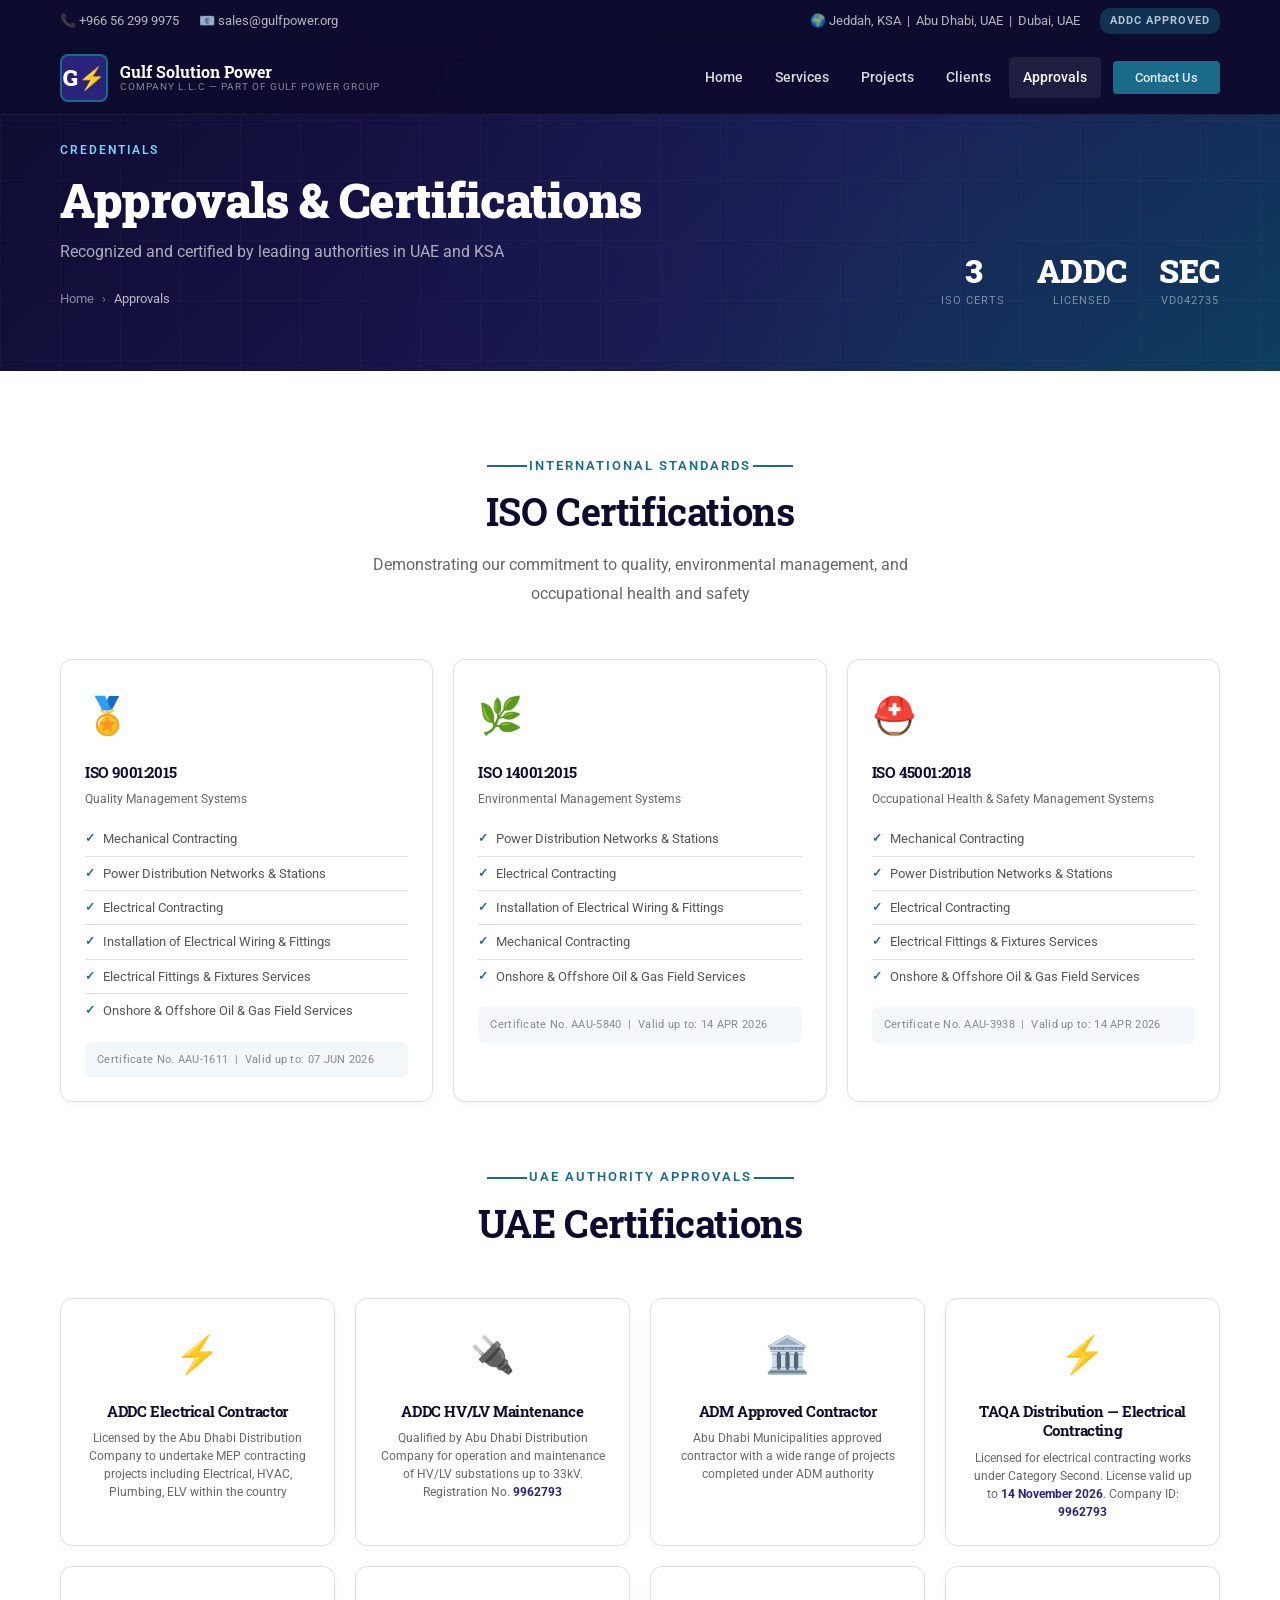
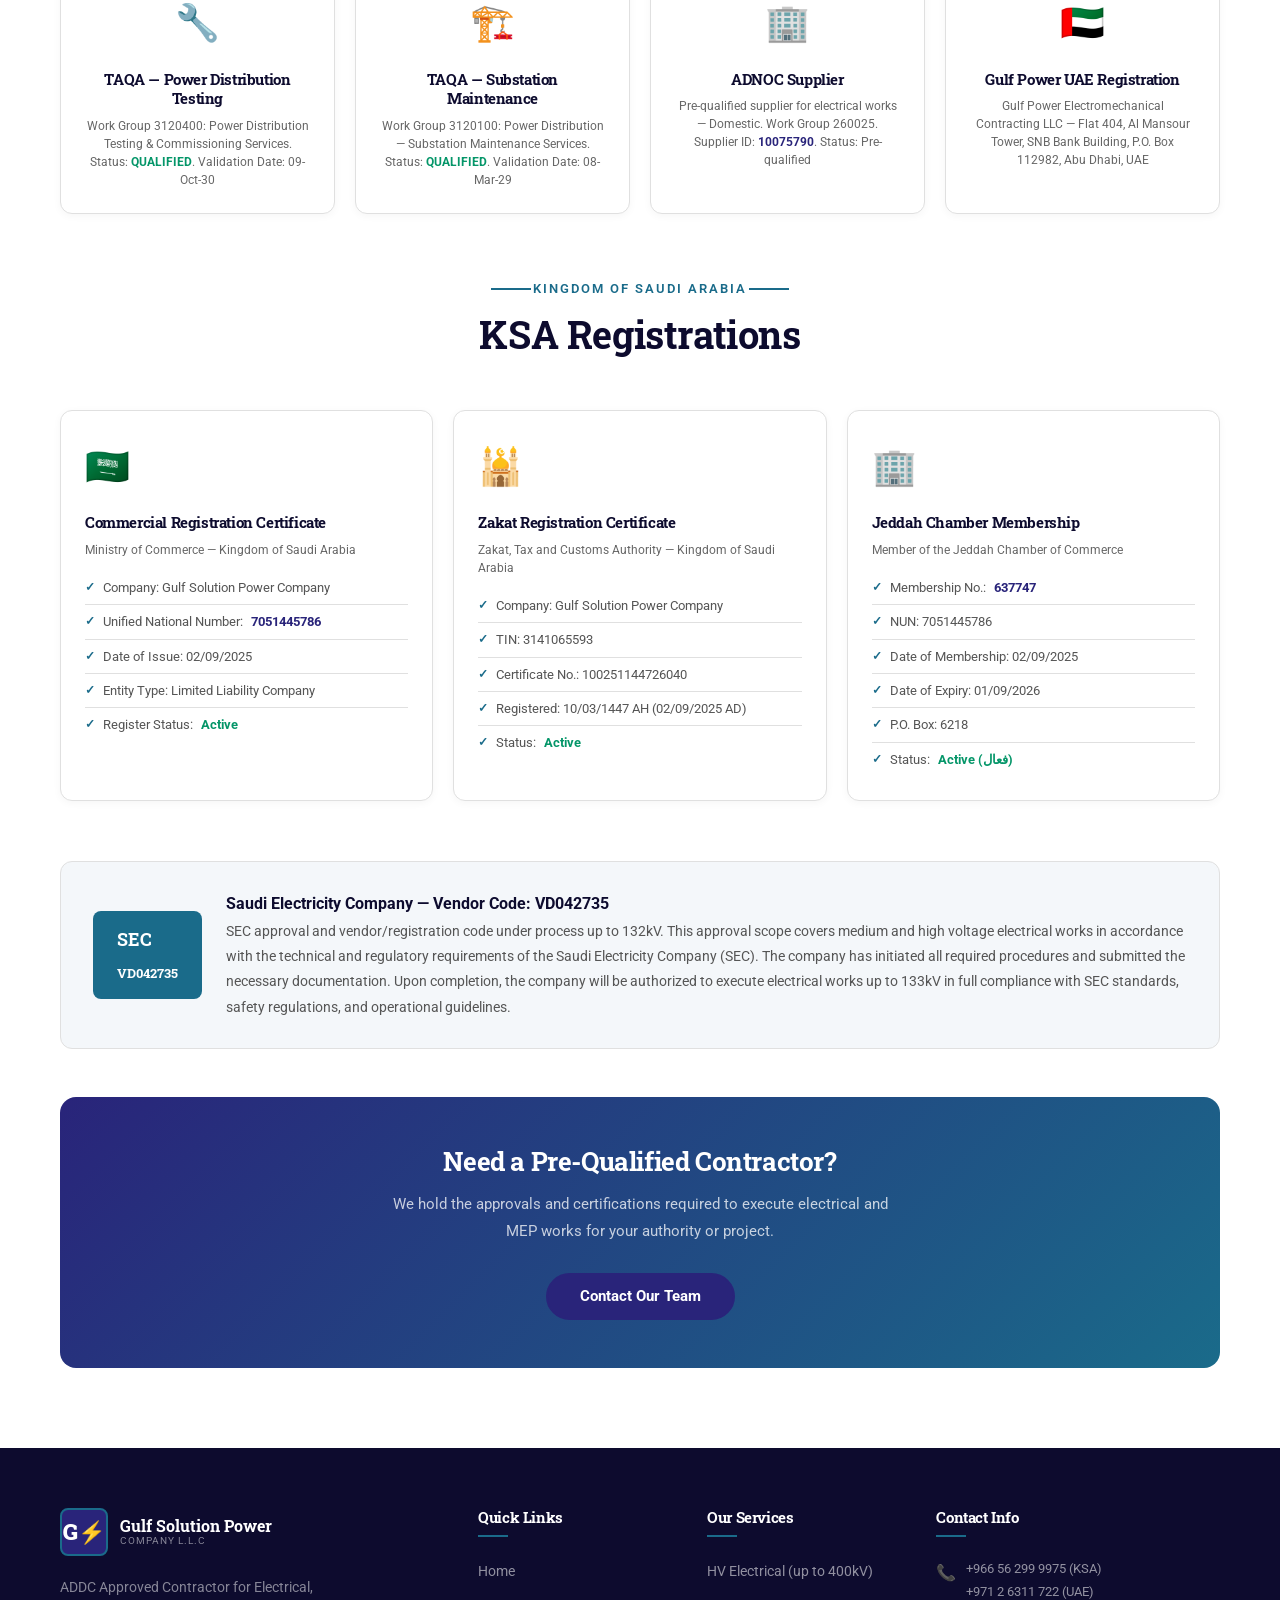
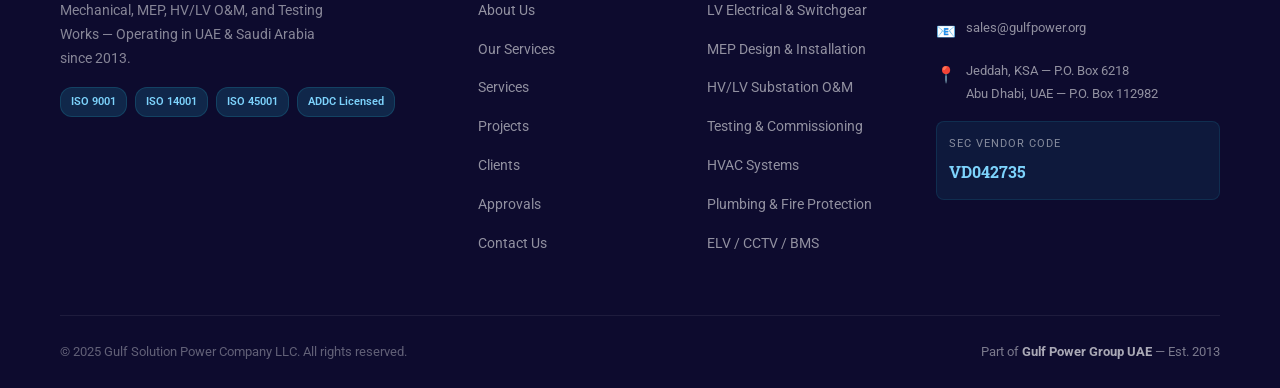
==== approvals.html @ 513af392 "initial commit" ====
<!DOCTYPE html>
<html lang="en">
<head>
  <meta charset="UTF-8" />
  <meta name="viewport" content="width=device-width, initial-scale=1.0" />
  <title>Approvals & Certifications — Gulf Solution Power Company LLC</title>
  <meta name="description" content="ISO 9001, ISO 14001, ISO 45001, ADDC Electrical Contractor, ADDC HV/LV Maintenance, ADM Approved, TAQA Qualified, SEC Vendor VD042735." />
  <link rel="preconnect" href="https://fonts.googleapis.com" />
  <link rel="preconnect" href="https://fonts.gstatic.com" crossorigin />
  <link href="https://fonts.googleapis.com/css2?family=Roboto:wght@300;400;500;700;900&family=Roboto+Slab:wght@400;600;700;900&display=swap" rel="stylesheet" />
  <link rel="stylesheet" href="assets/css/style.css" />
</head>
<body>

<!-- PAGE LOADER -->
<div id="page-loader">
  <div class="loader-inner">
    <div class="loader-logo">GULF <span>⚡</span> POWER</div>
    <div class="loader-bar"><div class="loader-bar-inner"></div></div>
  </div>
</div>

<!-- ============ HEADER ============ -->
<header id="site-header">
  <div class="header-top">
    <div class="container">
      <div class="header-top-left">
        <span>📞 +966 56 299 9975</span>
        <span>📧 sales@gulfpower.org</span>
      </div>
      <div class="header-top-right">
        <span>🌍 Jeddah, KSA &nbsp;|&nbsp; Abu Dhabi, UAE &nbsp;|&nbsp; Dubai, UAE</span>
        <span style="background:rgba(26,107,138,0.4);padding:3px 10px;border-radius:10px;font-size:11px;font-weight:700;letter-spacing:1px;">ADDC APPROVED</span>
      </div>
    </div>
  </div>
  <div class="header-main">
    <div class="container">
      <a href="index.html" class="site-logo">
        <div class="logo-icon">G<i class="lightning">⚡</i></div>
        <div class="logo-text">
          <span class="name">Gulf Solution Power</span>
          <span class="tagline">Company L.L.C — Part of Gulf Power Group</span>
        </div>
      </a>
      <nav class="main-nav">
        <ul>
          <li><a href="index.html">Home</a></li>
          <li><a href="services.html">Services</a></li>
          <li><a href="projects.html">Projects</a></li>
          <li><a href="clients.html">Clients</a></li>
          <li class="active"><a href="approvals.html">Approvals</a></li>
          <li><a href="contact.html" class="btn btn-secondary">Contact Us</a></li>
        </ul>
      </nav>
      <button class="hamburger" aria-label="Open menu">
        <span></span><span></span><span></span>
      </button>
    </div>
  </div>
  <nav class="mobile-nav">
    <ul>
      <li><a href="index.html">Home</a></li>
      <li><a href="services.html">Services</a></li>
      <li><a href="projects.html">Projects</a></li>
      <li><a href="clients.html">Clients</a></li>
      <li><a href="approvals.html">Approvals</a></li>
      <li><a href="contact.html">Contact Us</a></li>
    </ul>
  </nav>
</header>

<!-- ============ PAGE BANNER ============ -->
<div class="page-banner">
  <div class="page-banner-bg"></div>
  <div class="container">
    <div class="page-banner-content">
      <span class="subtitle-tag">Credentials</span>
      <h1>Approvals &amp; Certifications</h1>
      <p>Recognized and certified by leading authorities in UAE and KSA</p>
      <div class="breadcrumb">
        <a href="index.html">Home</a>
        <span>›</span>
        <span>Approvals</span>
      </div>
    </div>
    <div class="page-banner-stats">
      <div class="banner-stat"><span class="num">3</span><span class="lbl">ISO Certs</span></div>
      <div class="banner-stat"><span class="num">ADDC</span><span class="lbl">Licensed</span></div>
      <div class="banner-stat"><span class="num">SEC</span><span class="lbl">VD042735</span></div>
    </div>
  </div>
</div>

<!-- ============ APPROVALS ============ -->
<section id="approvals" class="section">
  <div class="container">

    <!-- ISO -->
    <div class="section-header fade-in">
      <span class="subtitle">International Standards</span>
      <h2>ISO Certifications</h2>
      <p>Demonstrating our commitment to quality, environmental management, and occupational health and safety</p>
    </div>
    <div class="approvals-grid fade-in" style="grid-template-columns:repeat(3,1fr);margin-bottom:60px;">
      <div class="approval-card approval-card-lg">
        <div class="approval-icon">🏅</div>
        <h4>ISO 9001:2015</h4>
        <p style="margin-bottom:14px;">Quality Management Systems</p>
        <ul class="approval-list">
          <li>Mechanical Contracting</li>
          <li>Power Distribution Networks &amp; Stations</li>
          <li>Electrical Contracting</li>
          <li>Installation of Electrical Wiring &amp; Fittings</li>
          <li>Electrical Fittings &amp; Fixtures Services</li>
          <li>Onshore &amp; Offshore Oil &amp; Gas Field Services</li>
        </ul>
        <div class="approval-meta">Certificate No. AAU-1611 &nbsp;|&nbsp; Valid up to: 07 JUN 2026</div>
      </div>
      <div class="approval-card approval-card-lg">
        <div class="approval-icon">🌿</div>
        <h4>ISO 14001:2015</h4>
        <p style="margin-bottom:14px;">Environmental Management Systems</p>
        <ul class="approval-list">
          <li>Power Distribution Networks &amp; Stations</li>
          <li>Electrical Contracting</li>
          <li>Installation of Electrical Wiring &amp; Fittings</li>
          <li>Mechanical Contracting</li>
          <li>Onshore &amp; Offshore Oil &amp; Gas Field Services</li>
        </ul>
        <div class="approval-meta">Certificate No. AAU-5840 &nbsp;|&nbsp; Valid up to: 14 APR 2026</div>
      </div>
      <div class="approval-card approval-card-lg">
        <div class="approval-icon">⛑️</div>
        <h4>ISO 45001:2018</h4>
        <p style="margin-bottom:14px;">Occupational Health &amp; Safety Management Systems</p>
        <ul class="approval-list">
          <li>Mechanical Contracting</li>
          <li>Power Distribution Networks &amp; Stations</li>
          <li>Electrical Contracting</li>
          <li>Electrical Fittings &amp; Fixtures Services</li>
          <li>Onshore &amp; Offshore Oil &amp; Gas Field Services</li>
        </ul>
        <div class="approval-meta">Certificate No. AAU-3938 &nbsp;|&nbsp; Valid up to: 14 APR 2026</div>
      </div>
    </div>

    <!-- UAE Approvals -->
    <div class="section-header fade-in">
      <span class="subtitle">UAE Authority Approvals</span>
      <h2>UAE Certifications</h2>
    </div>
    <div class="approvals-grid fade-in" style="margin-bottom:60px;">
      <div class="approval-card">
        <div class="approval-icon">⚡</div>
        <h4>ADDC Electrical Contractor</h4>
        <p>Licensed by the Abu Dhabi Distribution Company to undertake MEP contracting projects including Electrical, HVAC, Plumbing, ELV within the country</p>
      </div>
      <div class="approval-card">
        <div class="approval-icon">🔌</div>
        <h4>ADDC HV/LV Maintenance</h4>
        <p>Qualified by Abu Dhabi Distribution Company for operation and maintenance of HV/LV substations up to 33kV. Registration No. <strong style="color:var(--color-primary);">9962793</strong></p>
      </div>
      <div class="approval-card">
        <div class="approval-icon">🏛️</div>
        <h4>ADM Approved Contractor</h4>
        <p>Abu Dhabi Municipalities approved contractor with a wide range of projects completed under ADM authority</p>
      </div>
      <div class="approval-card">
        <div class="approval-icon">⚡</div>
        <h4>TAQA Distribution — Electrical Contracting</h4>
        <p>Licensed for electrical contracting works under Category Second. License valid up to <strong style="color:var(--color-primary);">14 November 2026</strong>. Company ID: <strong style="color:var(--color-primary);">9962793</strong></p>
      </div>
      <div class="approval-card">
        <div class="approval-icon">🔧</div>
        <h4>TAQA — Power Distribution Testing</h4>
        <p>Work Group 3120400: Power Distribution Testing &amp; Commissioning Services. Status: <strong style="color:#059669;">QUALIFIED</strong>. Validation Date: 09-Oct-30</p>
      </div>
      <div class="approval-card">
        <div class="approval-icon">🏗️</div>
        <h4>TAQA — Substation Maintenance</h4>
        <p>Work Group 3120100: Power Distribution — Substation Maintenance Services. Status: <strong style="color:#059669;">QUALIFIED</strong>. Validation Date: 08-Mar-29</p>
      </div>
      <div class="approval-card">
        <div class="approval-icon">🏢</div>
        <h4>ADNOC Supplier</h4>
        <p>Pre-qualified supplier for electrical works — Domestic. Work Group 260025. Supplier ID: <strong style="color:var(--color-primary);">10075790</strong>. Status: Pre-qualified</p>
      </div>
      <div class="approval-card">
        <div class="approval-icon">🇦🇪</div>
        <h4>Gulf Power UAE Registration</h4>
        <p>Gulf Power Electromechanical Contracting LLC — Flat 404, Al Mansour Tower, SNB Bank Building, P.O. Box 112982, Abu Dhabi, UAE</p>
      </div>
    </div>

    <!-- KSA Approvals -->
    <div class="section-header fade-in">
      <span class="subtitle">Kingdom of Saudi Arabia</span>
      <h2>KSA Registrations</h2>
    </div>
    <div class="approvals-grid fade-in" style="grid-template-columns:repeat(3,1fr);margin-bottom:60px;">
      <div class="approval-card approval-card-lg">
        <div class="approval-icon">🇸🇦</div>
        <h4>Commercial Registration Certificate</h4>
        <p style="margin-bottom:12px;">Ministry of Commerce — Kingdom of Saudi Arabia</p>
        <ul class="approval-list">
          <li>Company: Gulf Solution Power Company</li>
          <li>Unified National Number: <strong style="color:var(--color-primary);">7051445786</strong></li>
          <li>Date of Issue: 02/09/2025</li>
          <li>Entity Type: Limited Liability Company</li>
          <li>Register Status: <strong style="color:#059669;">Active</strong></li>
        </ul>
      </div>
      <div class="approval-card approval-card-lg">
        <div class="approval-icon">🕌</div>
        <h4>Zakat Registration Certificate</h4>
        <p style="margin-bottom:12px;">Zakat, Tax and Customs Authority — Kingdom of Saudi Arabia</p>
        <ul class="approval-list">
          <li>Company: Gulf Solution Power Company</li>
          <li>TIN: 3141065593</li>
          <li>Certificate No.: 100251144726040</li>
          <li>Registered: 10/03/1447 AH (02/09/2025 AD)</li>
          <li>Status: <strong style="color:#059669;">Active</strong></li>
        </ul>
      </div>
      <div class="approval-card approval-card-lg">
        <div class="approval-icon">🏢</div>
        <h4>Jeddah Chamber Membership</h4>
        <p style="margin-bottom:12px;">Member of the Jeddah Chamber of Commerce</p>
        <ul class="approval-list">
          <li>Membership No.: <strong style="color:var(--color-primary);">637747</strong></li>
          <li>NUN: 7051445786</li>
          <li>Date of Membership: 02/09/2025</li>
          <li>Date of Expiry: 01/09/2026</li>
          <li>P.O. Box: 6218</li>
          <li>Status: <strong style="color:#059669;">Active (فعال)</strong></li>
        </ul>
      </div>
    </div>

    <!-- SEC Vendor -->
    <div class="sec-vendor fade-in">
      <div class="sec-badge">SEC<br><span style="font-size:13px;">VD042735</span></div>
      <div>
        <strong>Saudi Electricity Company — Vendor Code: VD042735</strong>
        <p>
          SEC approval and vendor/registration code under process up to 132kV. This approval scope covers medium and
          high voltage electrical works in accordance with the technical and regulatory requirements of the Saudi
          Electricity Company (SEC). The company has initiated all required procedures and submitted the necessary
          documentation. Upon completion, the company will be authorized to execute electrical works up to 133kV in
          full compliance with SEC standards, safety regulations, and operational guidelines.
        </p>
      </div>
    </div>

    <!-- CTA -->
    <div class="projects-cta fade-in" style="margin-top:48px;">
      <div class="projects-cta-inner">
        <h3>Need a Pre-Qualified Contractor?</h3>
        <p>We hold the approvals and certifications required to execute electrical and MEP works for your authority or project.</p>
        <a href="contact.html" class="btn btn-primary">Contact Our Team</a>
      </div>
    </div>

  </div>
</section>

<!-- ============ FOOTER ============ -->
<footer id="footer">
  <div class="container">
    <div class="footer-grid">
      <div class="footer-brand">
        <a href="index.html" class="site-logo">
          <div class="logo-icon">G<i class="lightning">⚡</i></div>
          <div class="logo-text">
            <span class="name">Gulf Solution Power</span>
            <span class="tagline">Company L.L.C</span>
          </div>
        </a>
        <p>ADDC Approved Contractor for Electrical, Mechanical, MEP, HV/LV O&amp;M, and Testing Works — Operating in UAE &amp; Saudi Arabia since 2013.</p>
        <div style="margin-top:16px;display:flex;gap:8px;flex-wrap:wrap;">
          <span style="background:rgba(26,107,138,0.3);border:1px solid rgba(26,107,138,0.4);color:#7dd3fc;padding:4px 10px;border-radius:12px;font-size:11px;font-weight:600;">ISO 9001</span>
          <span style="background:rgba(26,107,138,0.3);border:1px solid rgba(26,107,138,0.4);color:#7dd3fc;padding:4px 10px;border-radius:12px;font-size:11px;font-weight:600;">ISO 14001</span>
          <span style="background:rgba(26,107,138,0.3);border:1px solid rgba(26,107,138,0.4);color:#7dd3fc;padding:4px 10px;border-radius:12px;font-size:11px;font-weight:600;">ISO 45001</span>
          <span style="background:rgba(26,107,138,0.3);border:1px solid rgba(26,107,138,0.4);color:#7dd3fc;padding:4px 10px;border-radius:12px;font-size:11px;font-weight:600;">ADDC Licensed</span>
        </div>
      </div>
      <div class="footer-col">
        <h4>Quick Links</h4>
        <ul>
          <li><a href="index.html">Home</a></li>
          <li><a href="index.html#about">About Us</a></li>
          <li><a href="index.html#services">Our Services</a></li>
          <li><a href="services.html">Services</a></li>
          <li><a href="projects.html">Projects</a></li>
          <li><a href="clients.html">Clients</a></li>
          <li><a href="approvals.html">Approvals</a></li>
          <li><a href="contact.html">Contact Us</a></li>
        </ul>
      </div>
      <div class="footer-col">
        <h4>Our Services</h4>
        <ul>
          <li><a href="index.html#services">HV Electrical (up to 400kV)</a></li>
          <li><a href="index.html#services">LV Electrical &amp; Switchgear</a></li>
          <li><a href="index.html#services">MEP Design &amp; Installation</a></li>
          <li><a href="index.html#services">HV/LV Substation O&amp;M</a></li>
          <li><a href="index.html#services">Testing &amp; Commissioning</a></li>
          <li><a href="index.html#services">HVAC Systems</a></li>
          <li><a href="index.html#services">Plumbing &amp; Fire Protection</a></li>
          <li><a href="index.html#services">ELV / CCTV / BMS</a></li>
        </ul>
      </div>
      <div class="footer-col">
        <h4>Contact Info</h4>
        <div class="footer-contact-item"><span class="icon">📞</span><div class="text"><a href="tel:+966562999975">+966 56 299 9975</a> (KSA)<br><a href="tel:+97126311722">+971 2 6311 722</a> (UAE)</div></div>
        <div class="footer-contact-item"><span class="icon">📧</span><div class="text"><a href="mailto:sales@gulfpower.org">sales@gulfpower.org</a></div></div>
        <div class="footer-contact-item"><span class="icon">📍</span><div class="text">Jeddah, KSA — P.O. Box 6218<br>Abu Dhabi, UAE — P.O. Box 112982</div></div>
        <div style="margin-top:16px;padding:12px;background:rgba(26,107,138,0.15);border:1px solid rgba(26,107,138,0.25);border-radius:8px;">
          <div style="color:rgba(255,255,255,0.5);font-size:11px;letter-spacing:1px;text-transform:uppercase;margin-bottom:4px;">SEC Vendor Code</div>
          <div style="color:#7dd3fc;font-weight:700;font-size:16px;font-family:'Roboto Slab',serif;">VD042735</div>
        </div>
      </div>
    </div>
    <div class="footer-bottom">
      <p>&copy; 2025 Gulf Solution Power Company LLC. All rights reserved.</p>
      <p class="group-info">Part of <strong>Gulf Power Group UAE</strong> — Est. 2013</p>
    </div>
  </div>
</footer>

<button id="back-to-top" title="Back to top">↑</button>
<script src="assets/js/main.js"></script>
</body>
</html>
---- assets/css/style.css ----
/* ============================================================
   GULF SOLUTION POWER — Main Stylesheet
   Inspired by pothigai-power.com patterns
   ============================================================ */

/* 1 - CSS VARIABLES */
:root {
  --color-primary:    #29247a;   /* dark purple/navy */
  --color-secondary:  #1a6b8a;   /* teal */
  --color-accent:     #e8002d;   /* red lightning */
  --color-light:      #f4f7fa;
  --color-white:      #ffffff;
  --color-dark:       #0d0b2e;
  --color-text:       #444444;
  --color-border:     #e0e0e0;
  --scroll-bar:       0px;
  --transition:       all 0.35s ease;
  --font-main:        'Roboto', sans-serif;
  --font-heading:     'Roboto Slab', serif;
  --container-max:    1200px;
  --section-pad:      80px 0;
}

/* 2 - BASE */
*, *::before, *::after { box-sizing: border-box; }

* {
  text-rendering: optimizeLegibility;
  -webkit-font-smoothing: antialiased;
  -moz-osx-font-smoothing: grayscale;
}

html { overflow-x: hidden; scroll-behavior: smooth; }

body {
  font-family: var(--font-main);
  font-size: 16px;
  line-height: 1.8;
  color: var(--color-text);
  overflow-x: hidden;
  margin: 0;
  padding: 0;
}

h1, h2, h3, h4, h5, h6 {
  font-family: var(--font-heading);
  margin-top: 0;
  margin-bottom: 20px;
  letter-spacing: -0.4px;
  color: var(--color-dark);
  line-height: 1.3;
}

p { margin-top: 0; margin-bottom: 16px; }

a { color: var(--color-secondary); text-decoration: none; transition: var(--transition); }
a:hover { color: var(--color-primary); }

img { border: 0; max-width: 100%; height: auto; vertical-align: top; display: block; }

ul { padding-left: 20px; }

/* 3 - LAYOUT */
.container {
  width: 100%;
  max-width: var(--container-max);
  margin: 0 auto;
  padding: 0 20px;
}

.section { padding: var(--section-pad); }
.section-light { background: var(--color-light); }
.section-dark  { background: var(--color-dark); color: var(--color-white); }
.section-primary { background: var(--color-primary); color: var(--color-white); }

.row {
  display: flex;
  flex-wrap: wrap;
  margin: 0 -15px;
}
.col { padding: 0 15px; flex: 1; }
.col-6 { width: 50%; padding: 0 15px; }
.col-4 { width: 33.333%; padding: 0 15px; }
.col-3 { width: 25%; padding: 0 15px; }

/* 4 - SECTION HEADER */
.section-header {
  text-align: center;
  margin-bottom: 50px;
}
.section-header .subtitle {
  display: inline-block;
  color: var(--color-secondary);
  font-weight: 600;
  letter-spacing: 2px;
  text-transform: uppercase;
  font-size: 13px;
  margin-bottom: 10px;
  position: relative;
  padding: 0 20px;
}
.section-header .subtitle::before,
.section-header .subtitle::after {
  content: '';
  position: absolute;
  top: 50%;
  width: 40px;
  height: 2px;
  background: var(--color-secondary);
}
.section-header .subtitle::before { right: 100%; margin-right: -18px; }
.section-header .subtitle::after  { left: 100%; margin-left: -18px; }

.section-header h2 {
  font-size: 38px;
  color: var(--color-dark);
  margin-bottom: 15px;
}
.section-header p {
  max-width: 600px;
  margin: 0 auto;
  color: #666;
}
.section-dark .section-header h2,
.section-primary .section-header h2 { color: var(--color-white); }
.section-dark .section-header .subtitle,
.section-primary .section-header .subtitle { color: #7dd3fc; }
.section-dark .section-header .subtitle::before,
.section-dark .section-header .subtitle::after,
.section-primary .section-header .subtitle::before,
.section-primary .section-header .subtitle::after { background: #7dd3fc; }

/* 5 - BUTTONS */
.btn {
  display: inline-block;
  padding: 14px 32px;
  border-radius: 30px;
  font-weight: 700;
  font-size: 15px;
  line-height: 1;
  transition: var(--transition);
  cursor: pointer;
  border: 2px solid transparent;
  text-decoration: none;
}
.btn-primary {
  background: var(--color-primary);
  color: var(--color-white);
  border-color: var(--color-primary);
}
.btn-primary:hover {
  background: var(--color-secondary);
  border-color: var(--color-secondary);
  color: var(--color-white);
  box-shadow: 0 8px 20px rgba(0,0,0,0.15);
}
.btn-outline {
  background: transparent;
  color: var(--color-white);
  border-color: var(--color-white);
}
.btn-outline:hover {
  background: var(--color-white);
  color: var(--color-primary);
}
.btn-secondary {
  background: var(--color-secondary);
  color: var(--color-white);
  border-color: var(--color-secondary);
}
.btn-secondary:hover {
  background: var(--color-primary);
  border-color: var(--color-primary);
  color: var(--color-white);
}

/* 6 - PAGE LOADER */
#page-loader {
  position: fixed; top: 0; left: 0;
  width: 100%; height: 100%;
  background: var(--color-dark);
  z-index: 99999;
  display: flex; align-items: center; justify-content: center;
  transition: opacity 0.5s ease;
}
#page-loader .loader-inner {
  text-align: center;
}
#page-loader .loader-logo {
  font-size: 28px;
  font-weight: 900;
  color: white;
  margin-bottom: 20px;
  font-family: var(--font-heading);
}
#page-loader .loader-logo span { color: var(--color-accent); }
.loader-bar {
  width: 200px;
  height: 3px;
  background: rgba(255,255,255,0.2);
  border-radius: 2px;
  overflow: hidden;
  margin: 0 auto;
}
.loader-bar-inner {
  height: 100%;
  background: var(--color-secondary);
  animation: loaderAnim 1s ease-out forwards;
}
@keyframes loaderAnim {
  from { width: 0; }
  to   { width: 100%; }
}

/* 7 - HEADER / NAVBAR */
#site-header {
  position: fixed;
  top: 0; left: 0;
  width: calc(100% - var(--scroll-bar));
  z-index: 1000;
  transition: var(--transition);
}

.header-top {
  background: var(--color-dark);
  padding: 8px 0;
  font-size: 13px;
  color: rgba(255,255,255,0.7);
}
.header-top .container {
  display: flex;
  justify-content: space-between;
  align-items: center;
}
.header-top a { color: rgba(255,255,255,0.7); }
.header-top a:hover { color: var(--color-white); }
.header-top-left { display: flex; gap: 20px; align-items: center; }
.header-top-right { display: flex; gap: 20px; align-items: center; }
.header-top-right a {
  display: inline-flex;
  align-items: center;
  gap: 5px;
}

.header-main {
  background: rgba(13, 11, 46, 0.95);
  backdrop-filter: blur(10px);
  padding: 0;
  border-bottom: 1px solid rgba(255,255,255,0.08);
  transition: var(--transition);
}
.header-main .container {
  display: flex;
  align-items: center;
  justify-content: space-between;
  height: 72px;
}
#site-header.scrolled .header-main {
  background: rgba(13,11,46,0.98);
  box-shadow: 0 4px 20px rgba(0,0,0,0.3);
}

/* LOGO */
.site-logo {
  display: flex;
  align-items: center;
  gap: 12px;
  text-decoration: none;
}
.logo-icon {
  width: 48px;
  height: 48px;
  background: var(--color-primary);
  border-radius: 8px;
  display: flex;
  align-items: center;
  justify-content: center;
  font-size: 22px;
  font-weight: 900;
  color: white;
  font-family: var(--font-heading);
  border: 2px solid var(--color-secondary);
  flex-shrink: 0;
}
.logo-icon .lightning { color: var(--color-accent); font-style: normal; }
.logo-text { color: white; line-height: 1.2; }
.logo-text .name { font-size: 16px; font-weight: 700; font-family: var(--font-heading); display: block; }
.logo-text .tagline { font-size: 10px; color: rgba(255,255,255,0.5); letter-spacing: 1px; text-transform: uppercase; display: block; }

/* NAV */
.main-nav ul {
  list-style: none;
  margin: 0; padding: 0;
  display: flex;
  align-items: center;
  gap: 4px;
}
.main-nav ul li a {
  color: rgba(255,255,255,0.85);
  font-size: 14px;
  font-weight: 500;
  padding: 8px 14px;
  border-radius: 4px;
  transition: var(--transition);
  display: block;
  text-decoration: none;
}
.main-nav ul li a:hover,
.main-nav ul li.active a {
  color: white;
  background: rgba(255,255,255,0.08);
}
.main-nav ul li .btn { padding: 8px 20px; font-size: 13px; margin-left: 8px; }

/* MOBILE MENU TOGGLE */
.hamburger {
  display: none;
  flex-direction: column;
  gap: 5px;
  cursor: pointer;
  padding: 5px;
  background: none;
  border: none;
}
.hamburger span {
  display: block;
  width: 24px;
  height: 2px;
  background: white;
  transition: var(--transition);
  border-radius: 2px;
}
.hamburger.open span:nth-child(1) { transform: translateY(7px) rotate(45deg); }
.hamburger.open span:nth-child(2) { opacity: 0; }
.hamburger.open span:nth-child(3) { transform: translateY(-7px) rotate(-45deg); }

/* Mobile nav */
.mobile-nav {
  display: none;
  background: var(--color-dark);
  border-top: 1px solid rgba(255,255,255,0.1);
  padding: 16px 0;
}
.mobile-nav.open { display: block; }
.mobile-nav ul { list-style: none; margin: 0; padding: 0; }
.mobile-nav ul li a {
  display: block;
  padding: 12px 20px;
  color: rgba(255,255,255,0.8);
  font-size: 15px;
  border-bottom: 1px solid rgba(255,255,255,0.06);
  text-decoration: none;
  transition: var(--transition);
}
.mobile-nav ul li a:hover { color: white; padding-left: 28px; }

/* 8 - HERO */
#hero {
  min-height: 100vh;
  background: #ffffff;
  display: flex;
  align-items: center;
  position: relative;
  overflow: hidden;
  padding-top: 110px;
}
.hero-bg-pattern {
  position: absolute;
  inset: 0;
  background-image:
    radial-gradient(circle at 10% 60%, rgba(26,107,138,0.06) 0%, transparent 55%),
    radial-gradient(circle at 90% 20%, rgba(41,36,122,0.05) 0%, transparent 50%);
  pointer-events: none;
}
.hero-grid {
  position: absolute;
  inset: 0;
  background-image:
    linear-gradient(rgba(0,0,0,0.03) 1px, transparent 1px),
    linear-gradient(90deg, rgba(0,0,0,0.03) 1px, transparent 1px);
  background-size: 60px 60px;
  pointer-events: none;
}
#hero .container {
  position: relative;
  z-index: 2;
  display: flex;
  align-items: center;
  gap: 60px;
}
.hero-content { flex: 1; }
.hero-badge {
  display: inline-flex;
  align-items: center;
  gap: 8px;
  background: rgba(26,107,138,0.08);
  border: 1px solid rgba(26,107,138,0.25);
  color: var(--color-secondary);
  padding: 6px 16px;
  border-radius: 20px;
  font-size: 12px;
  letter-spacing: 1.5px;
  text-transform: uppercase;
  font-weight: 600;
  margin-bottom: 24px;
}
.hero-badge .dot {
  width: 6px; height: 6px;
  background: var(--color-secondary);
  border-radius: 50%;
  animation: pulse 2s infinite;
}
@keyframes pulse {
  0%, 100% { opacity: 1; transform: scale(1); }
  50% { opacity: 0.5; transform: scale(1.3); }
}
.hero-content h1 {
  font-size: 56px;
  font-weight: 900;
  color: var(--color-dark);
  line-height: 1.1;
  margin-bottom: 8px;
  letter-spacing: -1px;
}
.hero-content h1 .highlight { color: var(--color-primary); }
.hero-content h1 .accent { color: var(--color-accent); }
.hero-tagline {
  font-size: 20px;
  color: #555;
  margin-bottom: 24px;
  font-weight: 400;
  line-height: 1.5;
  max-width: 560px;
}
.hero-certifications {
  display: flex;
  flex-wrap: wrap;
  gap: 10px;
  margin-bottom: 36px;
}
.cert-badge {
  background: var(--color-light);
  border: 1px solid var(--color-border);
  color: var(--color-dark);
  padding: 6px 14px;
  border-radius: 20px;
  font-size: 12px;
  font-weight: 600;
  letter-spacing: 0.5px;
}
.hero-actions { display: flex; gap: 16px; flex-wrap: wrap; margin-bottom: 48px; }
.hero-stats {
  display: grid;
  grid-template-columns: repeat(3, 1fr);
  gap: 20px;
  padding-top: 32px;
  border-top: 2px solid var(--color-border);
}
.hero-stat { text-align: center; }
.hero-stat .number {
  display: block;
  font-size: 36px;
  font-weight: 900;
  color: var(--color-dark);
  font-family: var(--font-heading);
  line-height: 1;
}
.hero-stat .number span { color: var(--color-secondary); }
.hero-stat .label {
  font-size: 12px;
  color: #888;
  letter-spacing: 1px;
  text-transform: uppercase;
  margin-top: 4px;
  display: block;
}
.hero-visual { flex: 0 0 420px; position: relative; }
.hero-card {
  background: var(--color-dark);
  border: 1px solid rgba(255,255,255,0.08);
  border-radius: 16px;
  padding: 32px;
}
.hero-card h3 {
  color: white;
  font-size: 18px;
  margin-bottom: 20px;
  display: flex;
  align-items: center;
  gap: 10px;
}
.hero-card h3 .icon {
  width: 36px; height: 36px;
  background: var(--color-secondary);
  border-radius: 8px;
  display: flex; align-items: center; justify-content: center;
  font-size: 18px;
}
.service-list-hero { list-style: none; padding: 0; margin: 0; }
.service-list-hero li {
  padding: 10px 0;
  border-bottom: 1px solid rgba(255,255,255,0.07);
  color: rgba(255,255,255,0.75);
  font-size: 14px;
  display: flex;
  align-items: center;
  gap: 10px;
}
.service-list-hero li:last-child { border-bottom: none; }
.service-list-hero li::before {
  content: '';
  width: 6px; height: 6px;
  background: var(--color-secondary);
  border-radius: 50%;
  flex-shrink: 0;
}
.hero-card-bottom {
  margin-top: 20px;
  padding-top: 20px;
  border-top: 1px solid rgba(255,255,255,0.1);
  display: flex;
  align-items: center;
  gap: 10px;
}
.hero-card-bottom .since {
  font-size: 12px;
  color: rgba(255,255,255,0.4);
  letter-spacing: 1px;
  text-transform: uppercase;
}
.hero-card-bottom .year {
  font-size: 24px;
  font-weight: 900;
  color: var(--color-secondary);
  font-family: var(--font-heading);
}

/* 9 - ABOUT */
#about .about-grid {
  display: grid;
  grid-template-columns: 1fr 1fr;
  gap: 60px;
  align-items: center;
}
.about-image-wrap {
  position: relative;
  border-radius: 16px;
  overflow: hidden;
}
.about-image-placeholder {
  background: linear-gradient(135deg, var(--color-dark), var(--color-secondary));
  height: 460px;
  border-radius: 16px;
  display: flex;
  align-items: center;
  justify-content: center;
  flex-direction: column;
  gap: 16px;
  color: white;
}
.about-image-placeholder .big-gp {
  font-size: 80px;
  font-weight: 900;
  font-family: var(--font-heading);
  color: rgba(255,255,255,0.15);
  line-height: 1;
}
.about-since-badge {
  position: absolute;
  bottom: 24px;
  right: 24px;
  background: var(--color-accent);
  color: white;
  padding: 16px 20px;
  border-radius: 12px;
  text-align: center;
  font-weight: 700;
}
.about-since-badge .year { font-size: 28px; font-family: var(--font-heading); display: block; line-height: 1; }
.about-since-badge .text { font-size: 11px; letter-spacing: 1px; text-transform: uppercase; opacity: 0.9; }

.about-content .subtitle-tag {
  color: var(--color-secondary);
  font-weight: 600;
  font-size: 13px;
  letter-spacing: 2px;
  text-transform: uppercase;
  margin-bottom: 12px;
  display: block;
}
.about-content h2 { font-size: 36px; color: var(--color-dark); }
.about-content p { color: #555; }

.cert-grid {
  display: grid;
  grid-template-columns: 1fr 1fr;
  gap: 12px;
  margin-top: 24px;
}
.cert-item {
  background: var(--color-light);
  border-left: 3px solid var(--color-secondary);
  padding: 12px 16px;
  border-radius: 0 8px 8px 0;
}
.cert-item .cert-title {
  font-weight: 700;
  font-size: 13px;
  color: var(--color-dark);
  margin-bottom: 3px;
}
.cert-item .cert-desc {
  font-size: 12px;
  color: #777;
  line-height: 1.4;
  margin: 0;
}

/* 10 - GROUP TIMELINE */
#group .timeline {
  display: flex;
  align-items: flex-start;
  justify-content: center;
  gap: 0;
  position: relative;
  padding: 40px 0;
}
#group .timeline::before {
  content: '';
  position: absolute;
  top: 60px;
  left: 10%;
  right: 10%;
  height: 3px;
  background: linear-gradient(90deg, var(--color-primary), var(--color-secondary));
}
.timeline-item {
  flex: 1;
  text-align: center;
  position: relative;
  padding: 0 20px;
}
.timeline-dot {
  width: 64px; height: 64px;
  border-radius: 50%;
  background: var(--color-primary);
  border: 3px solid var(--color-secondary);
  margin: 0 auto 20px;
  display: flex;
  align-items: center;
  justify-content: center;
  font-size: 22px;
  font-weight: 900;
  color: white;
  font-family: var(--font-heading);
  position: relative;
  z-index: 2;
  transition: var(--transition);
}
.timeline-item:hover .timeline-dot {
  background: var(--color-secondary);
  transform: scale(1.1);
}
.timeline-year {
  font-size: 22px;
  font-weight: 900;
  color: var(--color-secondary);
  font-family: var(--font-heading);
  margin-bottom: 6px;
}
.timeline-name {
  font-size: 14px;
  font-weight: 700;
  color: white;
  margin-bottom: 6px;
}
.timeline-desc {
  font-size: 12px;
  color: rgba(255,255,255,0.5);
  line-height: 1.5;
}

/* 11 - SERVICES */
#services .services-grid {
  display: grid;
  grid-template-columns: repeat(3, 1fr);
  gap: 24px;
}
.service-card {
  background: white;
  border-radius: 12px;
  padding: 32px 28px;
  border: 1px solid var(--color-border);
  transition: var(--transition);
  position: relative;
  overflow: hidden;
}
.service-card::before {
  content: '';
  position: absolute;
  top: 0; left: 0;
  width: 100%; height: 4px;
  background: linear-gradient(90deg, var(--color-primary), var(--color-secondary));
  transform: scaleX(0);
  transition: var(--transition);
  transform-origin: left;
}
.service-card:hover { transform: translateY(-6px); box-shadow: 0 20px 40px rgba(0,0,0,0.1); }
.service-card:hover::before { transform: scaleX(1); }
.service-icon {
  width: 60px; height: 60px;
  background: linear-gradient(135deg, var(--color-primary), var(--color-secondary));
  border-radius: 12px;
  display: flex;
  align-items: center;
  justify-content: center;
  font-size: 26px;
  margin-bottom: 20px;
  color: white;
}
.service-card h3 { font-size: 18px; color: var(--color-dark); margin-bottom: 12px; }
.service-card ul {
  list-style: none;
  padding: 0; margin: 0;
}
.service-card ul li {
  padding: 5px 0;
  color: #666;
  font-size: 14px;
  border-bottom: 1px dashed #eee;
  display: flex;
  align-items: flex-start;
  gap: 8px;
}
.service-card ul li:last-child { border-bottom: none; }
.service-card ul li::before {
  content: '→';
  color: var(--color-secondary);
  font-size: 12px;
  flex-shrink: 0;
  margin-top: 3px;
}

/* 12 - STRENGTHS */
#strengths .strengths-grid {
  display: grid;
  grid-template-columns: repeat(3, 1fr);
  gap: 24px;
}
.strength-card {
  background: rgba(255,255,255,0.04);
  border: 1px solid rgba(255,255,255,0.08);
  border-radius: 12px;
  padding: 28px;
  transition: var(--transition);
}
.strength-card:hover {
  background: rgba(255,255,255,0.08);
  border-color: rgba(26,107,138,0.4);
  transform: translateY(-4px);
}
.strength-icon {
  font-size: 36px;
  margin-bottom: 16px;
}
.strength-card h3 {
  font-size: 16px;
  color: white;
  margin-bottom: 10px;
}
.strength-card p { font-size: 14px; color: rgba(255,255,255,0.55); margin: 0; }

/* 13 - VISION MISSION */
#vision-mission {
  background: var(--color-light);
}
.vm-grid {
  display: grid;
  grid-template-columns: 1fr 1fr 1fr;
  gap: 24px;
}
.vm-card {
  background: white;
  border-radius: 12px;
  padding: 36px 28px;
  text-align: center;
  box-shadow: 0 4px 20px rgba(0,0,0,0.05);
  transition: var(--transition);
}
.vm-card:hover { transform: translateY(-4px); box-shadow: 0 12px 30px rgba(0,0,0,0.1); }
.vm-card .vm-icon {
  width: 70px; height: 70px;
  background: linear-gradient(135deg, var(--color-primary), var(--color-secondary));
  border-radius: 50%;
  display: flex; align-items: center; justify-content: center;
  font-size: 30px;
  margin: 0 auto 20px;
  color: white;
}
.vm-card h3 { font-size: 20px; color: var(--color-dark); }
.vm-card p { font-size: 14px; color: #666; margin: 0; line-height: 1.7; }
.values-list {
  list-style: none;
  padding: 0; margin: 0;
  text-align: left;
}
.values-list li {
  padding: 8px 0;
  font-size: 14px;
  color: #555;
  border-bottom: 1px solid #f0f0f0;
  display: flex;
  align-items: center;
  gap: 10px;
}
.values-list li:last-child { border-bottom: none; }
.values-list li::before {
  content: '✓';
  color: var(--color-secondary);
  font-weight: 700;
  font-size: 14px;
  flex-shrink: 0;
}

/* 14 - PROJECTS */
#projects .tabs {
  display: flex;
  gap: 4px;
  margin-bottom: 36px;
  border-bottom: 2px solid var(--color-border);
  padding-bottom: 0;
}
.tab-btn {
  padding: 12px 28px;
  border: none;
  background: none;
  cursor: pointer;
  font-size: 15px;
  font-weight: 600;
  color: #888;
  border-bottom: 3px solid transparent;
  margin-bottom: -2px;
  transition: var(--transition);
  font-family: var(--font-main);
}
.tab-btn:hover { color: var(--color-primary); }
.tab-btn.active {
  color: var(--color-primary);
  border-bottom-color: var(--color-primary);
}
.tab-panel { display: none; }
.tab-panel.active { display: block; }

.projects-table {
  width: 100%;
  border-collapse: collapse;
  font-size: 14px;
}
.projects-table thead th {
  background: var(--color-primary);
  color: white;
  padding: 14px 16px;
  text-align: left;
  font-weight: 600;
  font-size: 13px;
  letter-spacing: 0.5px;
}
.projects-table thead th:first-child { border-radius: 8px 0 0 0; }
.projects-table thead th:last-child  { border-radius: 0 8px 0 0; }
.projects-table tbody tr {
  border-bottom: 1px solid var(--color-border);
  transition: var(--transition);
}
.projects-table tbody tr:hover { background: var(--color-light); }
.projects-table tbody td { padding: 14px 16px; color: #555; vertical-align: top; }
.projects-table tbody td:first-child { color: #999; font-weight: 600; }
.status-badge {
  display: inline-block;
  padding: 4px 12px;
  border-radius: 20px;
  font-size: 12px;
  font-weight: 600;
  letter-spacing: 0.5px;
}
.status-ongoing  { background: #fff3cd; color: #856404; }
.status-completed { background: #d1fae5; color: #065f46; }

/* 15 - CLIENTS */
#clients { background: var(--color-light); }
.clients-grid {
  display: grid;
  grid-template-columns: repeat(5, 1fr);
  gap: 16px;
}
.client-item {
  background: white;
  border: 1px solid var(--color-border);
  border-radius: 10px;
  padding: 16px;
  text-align: center;
  font-size: 13px;
  font-weight: 700;
  color: var(--color-dark);
  transition: var(--transition);
  display: flex;
  align-items: center;
  justify-content: center;
  min-height: 60px;
}
.client-item:hover {
  border-color: var(--color-secondary);
  color: var(--color-secondary);
  transform: translateY(-2px);
  box-shadow: 0 6px 16px rgba(0,0,0,0.08);
}

/* 16 - APPROVALS */
#approvals { background: #ffffff; }
.approvals-grid {
  display: grid;
  grid-template-columns: repeat(4, 1fr);
  gap: 20px;
}
.approval-card {
  background: white;
  border: 1px solid var(--color-border);
  border-radius: 12px;
  padding: 24px;
  text-align: center;
  transition: var(--transition);
  box-shadow: 0 2px 8px rgba(0,0,0,0.04);
}
.approval-card:hover {
  background: var(--color-light);
  border-color: var(--color-secondary);
  transform: translateY(-4px);
  box-shadow: 0 8px 24px rgba(0,0,0,0.08);
}
.approval-card .approval-icon {
  font-size: 36px;
  margin-bottom: 14px;
}
.approval-card h4 {
  color: var(--color-dark);
  font-size: 15px;
  margin-bottom: 8px;
}
.approval-card p {
  font-size: 12px;
  color: #666;
  margin: 0;
  line-height: 1.5;
}
.sec-vendor {
  margin-top: 40px;
  background: var(--color-light);
  border: 1px solid var(--color-border);
  border-radius: 12px;
  padding: 28px 32px;
  display: flex;
  align-items: center;
  gap: 24px;
}
.sec-vendor .sec-badge {
  background: var(--color-secondary);
  color: white;
  padding: 12px 24px;
  border-radius: 8px;
  font-weight: 700;
  font-size: 18px;
  font-family: var(--font-heading);
  white-space: nowrap;
}
.sec-vendor p {
  color: #555;
  font-size: 14px;
  margin: 0;
}
.sec-vendor strong { color: var(--color-dark); }

/* 17 - LOCATIONS */
#locations { background: var(--color-primary); }
.locations-grid {
  display: grid;
  grid-template-columns: repeat(4, 1fr);
  gap: 20px;
}
.location-card {
  background: rgba(255,255,255,0.07);
  border: 1px solid rgba(255,255,255,0.12);
  border-radius: 12px;
  padding: 28px 20px;
  text-align: center;
  transition: var(--transition);
}
.location-card:hover {
  background: rgba(255,255,255,0.12);
  transform: translateY(-4px);
}
.location-flag { font-size: 42px; margin-bottom: 12px; }
.location-card h4 { color: white; font-size: 18px; margin-bottom: 6px; }
.location-card .country { color: rgba(255,255,255,0.5); font-size: 13px; letter-spacing: 1px; text-transform: uppercase; margin-bottom: 10px; }
.location-card .desc { font-size: 13px; color: rgba(255,255,255,0.6); margin: 0; }

/* 18 - CONTACT */
#contact { background: var(--color-light); }
.contact-grid {
  display: grid;
  grid-template-columns: 1fr 1fr;
  gap: 48px;
  align-items: start;
}
.contact-info h3 { font-size: 28px; color: var(--color-dark); }
.contact-info p { color: #666; }
.contact-items { margin-top: 32px; }
.contact-item {
  display: flex;
  align-items: flex-start;
  gap: 16px;
  margin-bottom: 24px;
  padding-bottom: 24px;
  border-bottom: 1px solid var(--color-border);
}
.contact-item:last-child { border-bottom: none; }
.contact-item-icon {
  width: 48px; height: 48px;
  background: var(--color-primary);
  border-radius: 10px;
  display: flex;
  align-items: center;
  justify-content: center;
  font-size: 20px;
  flex-shrink: 0;
  color: white;
}
.contact-item-text .label {
  font-size: 12px;
  color: #999;
  letter-spacing: 1px;
  text-transform: uppercase;
  font-weight: 600;
  margin-bottom: 4px;
}
.contact-item-text .value {
  font-size: 16px;
  color: var(--color-dark);
  font-weight: 600;
}
.contact-item-text a { color: var(--color-dark); }
.contact-item-text a:hover { color: var(--color-secondary); }

.contact-form-wrap {
  background: white;
  border-radius: 16px;
  padding: 40px;
  box-shadow: 0 8px 32px rgba(0,0,0,0.06);
}
.contact-form-wrap h3 { font-size: 22px; color: var(--color-dark); margin-bottom: 24px; }
.form-group { margin-bottom: 20px; }
.form-group label { display: block; font-size: 13px; font-weight: 600; color: #555; margin-bottom: 8px; }
.form-group input,
.form-group select,
.form-group textarea {
  width: 100%;
  padding: 12px 16px;
  border: 1px solid var(--color-border);
  border-radius: 8px;
  font-size: 15px;
  font-family: var(--font-main);
  color: var(--color-dark);
  transition: var(--transition);
  outline: none;
  background: white;
}
.form-group input:focus,
.form-group select:focus,
.form-group textarea:focus {
  border-color: var(--color-secondary);
  box-shadow: 0 0 0 3px rgba(26,107,138,0.1);
}
.form-group textarea { resize: vertical; min-height: 120px; }
.form-row { display: grid; grid-template-columns: 1fr 1fr; gap: 16px; }
.form-submit { width: 100%; padding: 14px; font-size: 16px; border-radius: 8px; }

/* 19 - FOOTER */
#footer {
  background: var(--color-dark);
  padding: 60px 0 0;
  color: rgba(255,255,255,0.6);
}
.footer-grid {
  display: grid;
  grid-template-columns: 2fr 1fr 1fr 1.5fr;
  gap: 40px;
  margin-bottom: 48px;
}
.footer-brand .site-logo { margin-bottom: 20px; }
.footer-brand p { font-size: 14px; color: rgba(255,255,255,0.5); line-height: 1.7; max-width: 280px; }
.footer-col h4 { color: white; font-size: 15px; font-weight: 700; margin-bottom: 20px; position: relative; padding-bottom: 10px; }
.footer-col h4::after { content: ''; position: absolute; bottom: 0; left: 0; width: 30px; height: 2px; background: var(--color-secondary); }
.footer-col ul { list-style: none; padding: 0; margin: 0; }
.footer-col ul li { margin-bottom: 10px; }
.footer-col ul li a { color: rgba(255,255,255,0.55); font-size: 14px; transition: var(--transition); text-decoration: none; }
.footer-col ul li a:hover { color: white; padding-left: 4px; }
.footer-contact-item { display: flex; gap: 10px; margin-bottom: 12px; align-items: flex-start; }
.footer-contact-item .icon { color: var(--color-secondary); font-size: 16px; margin-top: 2px; flex-shrink: 0; }
.footer-contact-item .text { font-size: 13px; color: rgba(255,255,255,0.55); }
.footer-contact-item .text a { color: rgba(255,255,255,0.55); text-decoration: none; }
.footer-contact-item .text a:hover { color: white; }
.footer-bottom {
  border-top: 1px solid rgba(255,255,255,0.07);
  padding: 24px 0;
  display: flex;
  justify-content: space-between;
  align-items: center;
  font-size: 13px;
}
.footer-bottom p { margin: 0; color: rgba(255,255,255,0.35); }
.footer-bottom .group-info { color: rgba(255,255,255,0.45); }
.footer-bottom strong { color: rgba(255,255,255,0.65); }

/* 20 - BACK TO TOP */
#back-to-top {
  position: fixed;
  bottom: 32px;
  right: 32px;
  width: 48px; height: 48px;
  background: var(--color-primary);
  color: white;
  border: none;
  border-radius: 50%;
  cursor: pointer;
  font-size: 18px;
  display: none;
  align-items: center;
  justify-content: center;
  z-index: 999;
  transition: var(--transition);
  box-shadow: 0 4px 16px rgba(0,0,0,0.3);
}
#back-to-top:hover { background: var(--color-secondary); transform: translateY(-3px); }
#back-to-top.visible { display: flex; }

/* 21 - ANIMATIONS */
.fade-in {
  opacity: 0;
  transform: translateY(30px);
  transition: opacity 0.6s ease, transform 0.6s ease;
}
.fade-in.visible {
  opacity: 1;
  transform: translateY(0);
}
.fade-in-delay-1 { transition-delay: 0.1s; }
.fade-in-delay-2 { transition-delay: 0.2s; }
.fade-in-delay-3 { transition-delay: 0.3s; }

/* 22 - PAGE BANNER (inner pages) */
.page-banner {
  background: linear-gradient(135deg, var(--color-dark) 0%, #1a1650 60%, #0d3d5c 100%);
  padding: 140px 0 60px;
  position: relative;
  overflow: hidden;
}
.page-banner-bg {
  position: absolute;
  inset: 0;
  background-image:
    radial-gradient(circle at 70% 50%, rgba(26,107,138,0.12) 0%, transparent 60%),
    linear-gradient(rgba(255,255,255,0.02) 1px, transparent 1px),
    linear-gradient(90deg, rgba(255,255,255,0.02) 1px, transparent 1px);
  background-size: auto, 60px 60px, 60px 60px;
  pointer-events: none;
}
.page-banner .container {
  position: relative;
  z-index: 2;
  display: flex;
  align-items: flex-end;
  justify-content: space-between;
  gap: 40px;
}
.page-banner-content { flex: 1; }
.page-banner-content .subtitle-tag {
  color: #7dd3fc;
  font-weight: 600;
  font-size: 12px;
  letter-spacing: 2px;
  text-transform: uppercase;
  margin-bottom: 12px;
  display: block;
}
.page-banner-content h1 {
  font-size: 48px;
  font-weight: 900;
  color: white;
  margin-bottom: 12px;
  letter-spacing: -1px;
  line-height: 1.1;
}
.page-banner-content p {
  color: rgba(255,255,255,0.65);
  font-size: 16px;
  margin-bottom: 20px;
  max-width: 500px;
}
.breadcrumb {
  display: flex;
  align-items: center;
  gap: 8px;
  font-size: 13px;
  color: rgba(255,255,255,0.4);
}
.breadcrumb a { color: rgba(255,255,255,0.5); text-decoration: none; }
.breadcrumb a:hover { color: white; }
.breadcrumb span:last-child { color: rgba(255,255,255,0.7); }
.page-banner-stats {
  display: flex;
  gap: 32px;
  flex-shrink: 0;
}
.banner-stat { text-align: center; }
.banner-stat .num {
  display: block;
  font-size: 32px;
  font-weight: 900;
  color: white;
  font-family: var(--font-heading);
  line-height: 1;
}
.banner-stat .lbl {
  font-size: 11px;
  color: rgba(255,255,255,0.45);
  letter-spacing: 1px;
  text-transform: uppercase;
  margin-top: 4px;
  display: block;
}

/* 23 - TABLE WRAP */
.table-wrap { overflow-x: auto; }

/* 24 - PROJECTS CTA */
.projects-cta {
  margin-top: 48px;
  text-align: center;
}
.projects-cta-inner {
  background: linear-gradient(135deg, var(--color-primary), var(--color-secondary));
  border-radius: 16px;
  padding: 48px 40px;
  color: white;
}
.projects-cta-inner h3 { color: white; font-size: 26px; margin-bottom: 12px; }
.projects-cta-inner p { color: rgba(255,255,255,0.75); font-size: 15px; margin-bottom: 28px; max-width: 500px; margin-left: auto; margin-right: auto; }

/* 25 - CLIENTS CATEGORIES */
.clients-category { margin-bottom: 48px; }
.clients-cat-title {
  font-size: 18px;
  font-weight: 700;
  color: var(--color-dark);
  margin-bottom: 20px;
  padding-bottom: 10px;
  border-bottom: 2px solid var(--color-border);
  display: flex;
  align-items: center;
  gap: 10px;
}
.clients-cat-title::before {
  content: '';
  width: 4px; height: 20px;
  background: var(--color-secondary);
  border-radius: 2px;
  display: inline-block;
}
.client-sub {
  display: block;
  font-size: 10px;
  color: #999;
  font-weight: 400;
  margin-top: 2px;
}

/* 26 - OFFICE CARDS */
.contact-offices {
  display: grid;
  grid-template-columns: repeat(3, 1fr);
  gap: 24px;
  margin-bottom: 0;
}
.office-card {
  background: white;
  border: 1px solid var(--color-border);
  border-radius: 16px;
  padding: 32px 28px;
  box-shadow: 0 4px 20px rgba(0,0,0,0.05);
  transition: var(--transition);
}
.office-card:hover { transform: translateY(-4px); box-shadow: 0 12px 32px rgba(0,0,0,0.1); }
.office-flag { font-size: 42px; margin-bottom: 16px; }
.office-card h3 { font-size: 20px; color: var(--color-dark); margin-bottom: 4px; }
.office-label { font-size: 13px; color: var(--color-secondary); font-weight: 600; margin-bottom: 20px; }
.office-details { display: flex; flex-direction: column; gap: 12px; }
.office-detail { display: flex; gap: 10px; align-items: flex-start; font-size: 14px; color: #555; }
.od-icon { font-size: 16px; flex-shrink: 0; margin-top: 1px; }
.office-detail a { color: var(--color-primary); font-weight: 600; }
.office-detail a:hover { color: var(--color-secondary); }

/* 27 - APPROVAL DETAILS */
.approval-card-lg {
  grid-column: span 1;
  text-align: left;
}
.approval-list {
  list-style: none;
  padding: 0; margin: 0;
}
.approval-list li {
  padding: 5px 0;
  font-size: 13px;
  color: #555;
  border-bottom: 1px solid var(--color-border);
  display: flex;
  align-items: flex-start;
  gap: 8px;
}
.approval-list li:last-child { border-bottom: none; }
.approval-list li::before {
  content: '✓';
  color: var(--color-secondary);
  font-weight: 700;
  font-size: 12px;
  flex-shrink: 0;
  margin-top: 1px;
}
.approval-meta {
  margin-top: 14px;
  padding: 8px 12px;
  background: var(--color-light);
  border-radius: 6px;
  font-size: 11px;
  color: #888;
  letter-spacing: 0.3px;
}

/* 22 - RESPONSIVE */
@media (max-width: 1100px) {
  .hero-content h1 { font-size: 44px; }
  .hero-visual { flex: 0 0 340px; }
  #services .services-grid { grid-template-columns: 1fr 1fr; }
  .footer-grid { grid-template-columns: 1fr 1fr; }
  .approvals-grid { grid-template-columns: 1fr 1fr; }
  .clients-grid { grid-template-columns: repeat(4, 1fr); }
  #group .timeline::before { display: none; }
}

@media (max-width: 1100px) {
  .contact-offices { grid-template-columns: 1fr 1fr; }
}

@media (max-width: 900px) {
  .page-banner .container { flex-direction: column; align-items: flex-start; }
  .page-banner-stats { align-self: flex-start; }
  .page-banner-content h1 { font-size: 36px; }
  .contact-offices { grid-template-columns: 1fr; }
  .approvals-grid[style*="grid-template-columns:repeat(3"] { grid-template-columns: 1fr 1fr !important; }
}

@media (max-width: 900px) {
  #hero .container { flex-direction: column; text-align: center; }
  .hero-visual { flex: none; width: 100%; }
  .hero-certifications { justify-content: center; }
  .hero-actions { justify-content: center; }
  #about .about-grid { grid-template-columns: 1fr; }
  .vm-grid { grid-template-columns: 1fr; }
  .locations-grid { grid-template-columns: 1fr 1fr; }
  .contact-grid { grid-template-columns: 1fr; }
  .main-nav { display: none; }
  .hamburger { display: flex; }
  #group .timeline { flex-direction: column; align-items: center; gap: 32px; }
  .timeline-item { max-width: 240px; }
}

@media (max-width: 768px) {
  .page-banner-content h1 { font-size: 28px; }
  .page-banner-stats { gap: 20px; }
  .banner-stat .num { font-size: 24px; }
  .clients-grid { grid-template-columns: repeat(2, 1fr); }
  .approvals-grid[style*="grid-template-columns:repeat(3"] { grid-template-columns: 1fr !important; }
  :root { --section-pad: 60px 0; }
  .section-header h2 { font-size: 28px; }
  .hero-content h1 { font-size: 34px; }
  .hero-stats { grid-template-columns: 1fr 1fr; }
  #services .services-grid { grid-template-columns: 1fr; }
  .clients-grid { grid-template-columns: repeat(3, 1fr); }
  .footer-grid { grid-template-columns: 1fr; }
  .projects-table { font-size: 12px; }
  .projects-table thead th, .projects-table tbody td { padding: 10px 12px; }
  .strengths-grid { grid-template-columns: 1fr 1fr; }
  .cert-grid { grid-template-columns: 1fr; }
  .form-row { grid-template-columns: 1fr; }
  .sec-vendor { flex-direction: column; text-align: center; }
}

@media (max-width: 480px) {
  .hero-content h1 { font-size: 28px; }
  .hero-stats { grid-template-columns: 1fr; gap: 16px; }
  .clients-grid { grid-template-columns: repeat(2, 1fr); }
  .strengths-grid { grid-template-columns: 1fr; }
  .approvals-grid { grid-template-columns: 1fr; }
  .locations-grid { grid-template-columns: 1fr; }
  .contact-form-wrap { padding: 24px; }
  .header-top { display: none; }
}
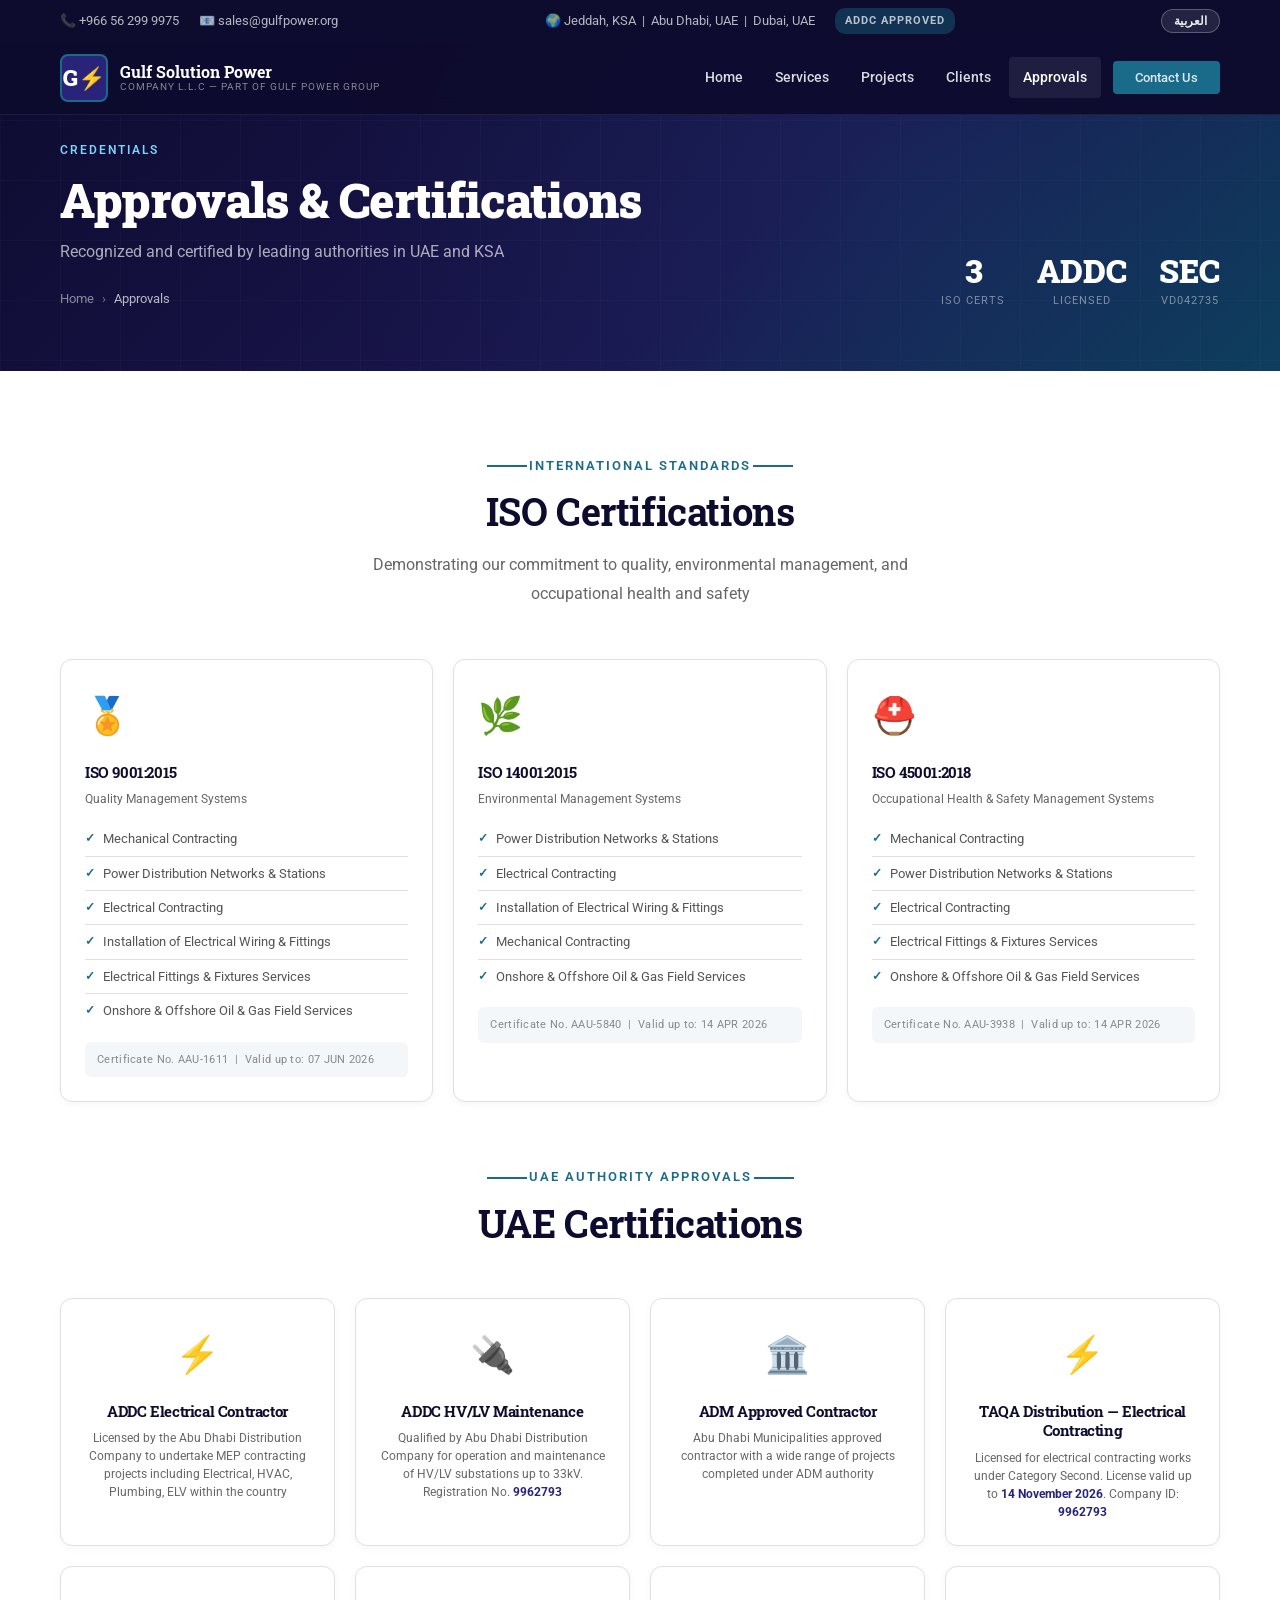
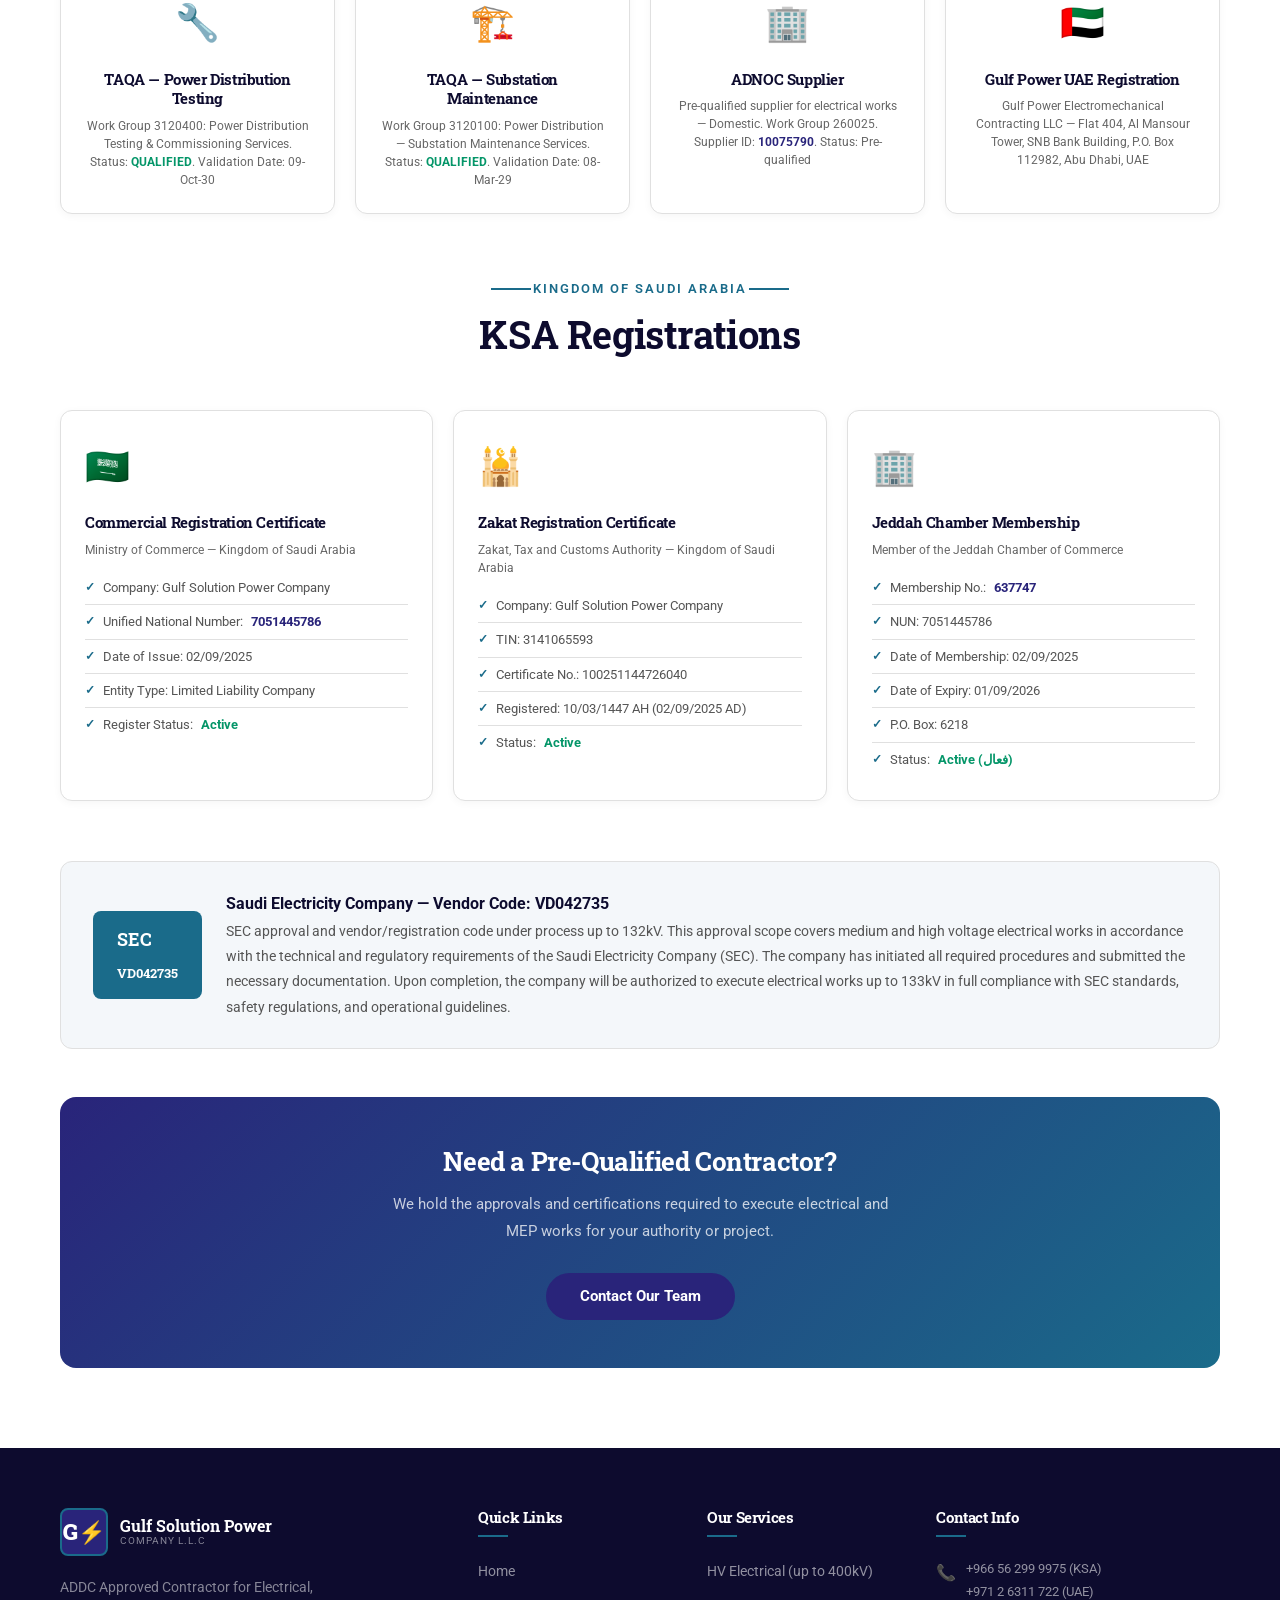
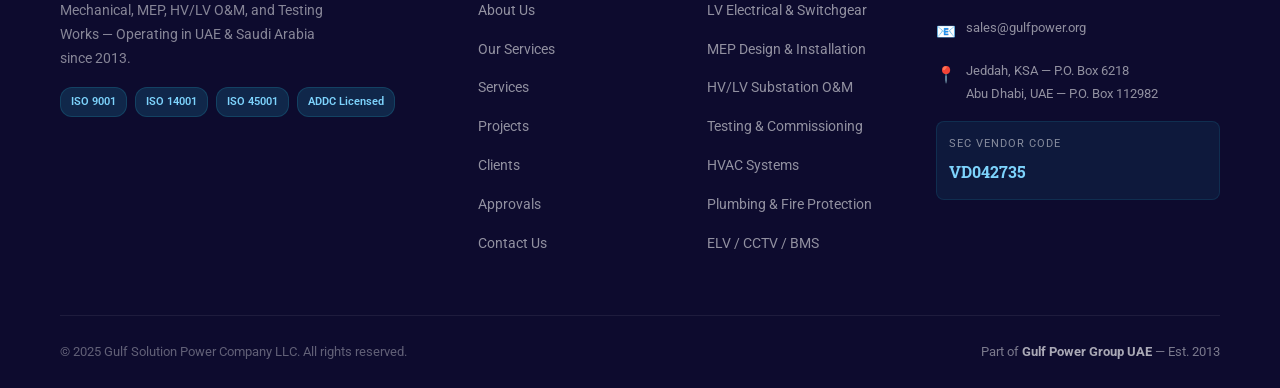
==== commit b4cc5f96: "Added langauage support" ====
--- a/approvals.html
+++ b/approvals.html
@@ -7,7 +7,7 @@
   <meta name="description" content="ISO 9001, ISO 14001, ISO 45001, ADDC Electrical Contractor, ADDC HV/LV Maintenance, ADM Approved, TAQA Qualified, SEC Vendor VD042735." />
   <link rel="preconnect" href="https://fonts.googleapis.com" />
   <link rel="preconnect" href="https://fonts.gstatic.com" crossorigin />
-  <link href="https://fonts.googleapis.com/css2?family=Roboto:wght@300;400;500;700;900&family=Roboto+Slab:wght@400;600;700;900&display=swap" rel="stylesheet" />
+  <link href="https://fonts.googleapis.com/css2?family=Roboto:wght@300;400;500;700;900&family=Roboto+Slab:wght@400;600;700;900&family=Cairo:wght@400;500;600;700;900&display=swap" rel="stylesheet" />
   <link rel="stylesheet" href="assets/css/style.css" />
 </head>
 <body>
@@ -29,9 +29,12 @@
         <span>📧 sales@gulfpower.org</span>
       </div>
       <div class="header-top-right">
-        <span>🌍 Jeddah, KSA &nbsp;|&nbsp; Abu Dhabi, UAE &nbsp;|&nbsp; Dubai, UAE</span>
-        <span style="background:rgba(26,107,138,0.4);padding:3px 10px;border-radius:10px;font-size:11px;font-weight:700;letter-spacing:1px;">ADDC APPROVED</span>
-      </div>
+        <span data-i18n-html="common.topbar_location">🌍 Jeddah, KSA &nbsp;|&nbsp; Abu Dhabi, UAE &nbsp;|&nbsp; Dubai, UAE</span>
+        <span data-i18n="common.topbar_badge" style="background:rgba(26,107,138,0.4);padding:3px 10px;border-radius:10px;font-size:11px;font-weight:700;letter-spacing:1px;">ADDC APPROVED</span>
+      </div>
+      <div class="lang-switcher-container">
+          <button id="lang-toggle-btn" onclick="toggleLanguage()">العربية</button>
+     </div>
     </div>
   </div>
   <div class="header-main">
@@ -40,17 +43,17 @@
         <div class="logo-icon">G<i class="lightning">⚡</i></div>
         <div class="logo-text">
           <span class="name">Gulf Solution Power</span>
-          <span class="tagline">Company L.L.C — Part of Gulf Power Group</span>
+          <span class="tagline" data-i18n="common.logo_tagline">Company L.L.C — Part of Gulf Power Group</span>
         </div>
       </a>
       <nav class="main-nav">
         <ul>
-          <li><a href="index.html">Home</a></li>
-          <li><a href="services.html">Services</a></li>
-          <li><a href="projects.html">Projects</a></li>
-          <li><a href="clients.html">Clients</a></li>
-          <li class="active"><a href="approvals.html">Approvals</a></li>
-          <li><a href="contact.html" class="btn btn-secondary">Contact Us</a></li>
+          <li><a href="index.html" data-i18n="common.nav_home">Home</a></li>
+          <li><a href="services.html" data-i18n="common.nav_services">Services</a></li>
+          <li><a href="projects.html" data-i18n="common.nav_projects">Projects</a></li>
+          <li><a href="clients.html" data-i18n="common.nav_clients">Clients</a></li>
+          <li class="active"><a href="approvals.html" data-i18n="common.nav_approvals">Approvals</a></li>
+          <li><a href="contact.html" class="btn btn-secondary" data-i18n="common.nav_contact">Contact Us</a></li>
         </ul>
       </nav>
       <button class="hamburger" aria-label="Open menu">
@@ -60,12 +63,12 @@
   </div>
   <nav class="mobile-nav">
     <ul>
-      <li><a href="index.html">Home</a></li>
-      <li><a href="services.html">Services</a></li>
-      <li><a href="projects.html">Projects</a></li>
-      <li><a href="clients.html">Clients</a></li>
-      <li><a href="approvals.html">Approvals</a></li>
-      <li><a href="contact.html">Contact Us</a></li>
+      <li><a href="index.html" data-i18n="common.nav_home">Home</a></li>
+      <li><a href="services.html" data-i18n="common.nav_services">Services</a></li>
+      <li><a href="projects.html" data-i18n="common.nav_projects">Projects</a></li>
+      <li><a href="clients.html" data-i18n="common.nav_clients">Clients</a></li>
+      <li><a href="approvals.html" data-i18n="common.nav_approvals">Approvals</a></li>
+      <li><a href="contact.html" data-i18n="common.nav_contact">Contact Us</a></li>
     </ul>
   </nav>
 </header>
@@ -75,18 +78,18 @@
   <div class="page-banner-bg"></div>
   <div class="container">
     <div class="page-banner-content">
-      <span class="subtitle-tag">Credentials</span>
-      <h1>Approvals &amp; Certifications</h1>
-      <p>Recognized and certified by leading authorities in UAE and KSA</p>
+      <span class="subtitle-tag" data-i18n="approvals.banner_tag">Credentials</span>
+      <h1 data-i18n-html="approvals.banner_title">Approvals &amp; Certifications</h1>
+      <p data-i18n="approvals.banner_desc">Recognized and certified by leading authorities in UAE and KSA</p>
       <div class="breadcrumb">
-        <a href="index.html">Home</a>
+        <a href="index.html" data-i18n="common.nav_home">Home</a>
         <span>›</span>
-        <span>Approvals</span>
+        <span data-i18n="common.nav_approvals">Approvals</span>
       </div>
     </div>
     <div class="page-banner-stats">
-      <div class="banner-stat"><span class="num">3</span><span class="lbl">ISO Certs</span></div>
-      <div class="banner-stat"><span class="num">ADDC</span><span class="lbl">Licensed</span></div>
+      <div class="banner-stat"><span class="num">3</span><span class="lbl" data-i18n="approvals.stat_iso">ISO Certs</span></div>
+      <div class="banner-stat"><span class="num">ADDC</span><span class="lbl" data-i18n="approvals.stat_addc">Licensed</span></div>
       <div class="banner-stat"><span class="num">SEC</span><span class="lbl">VD042735</span></div>
     </div>
   </div>
@@ -98,142 +101,142 @@
 
     <!-- ISO -->
     <div class="section-header fade-in">
-      <span class="subtitle">International Standards</span>
-      <h2>ISO Certifications</h2>
-      <p>Demonstrating our commitment to quality, environmental management, and occupational health and safety</p>
+      <span class="subtitle" data-i18n="approvals.iso_subtitle">International Standards</span>
+      <h2 data-i18n="approvals.iso_heading">ISO Certifications</h2>
+      <p data-i18n="approvals.iso_desc">Demonstrating our commitment to quality, environmental management, and occupational health and safety</p>
     </div>
     <div class="approvals-grid fade-in" style="grid-template-columns:repeat(3,1fr);margin-bottom:60px;">
       <div class="approval-card approval-card-lg">
         <div class="approval-icon">🏅</div>
-        <h4>ISO 9001:2015</h4>
-        <p style="margin-bottom:14px;">Quality Management Systems</p>
-        <ul class="approval-list">
-          <li>Mechanical Contracting</li>
-          <li>Power Distribution Networks &amp; Stations</li>
-          <li>Electrical Contracting</li>
-          <li>Installation of Electrical Wiring &amp; Fittings</li>
-          <li>Electrical Fittings &amp; Fixtures Services</li>
-          <li>Onshore &amp; Offshore Oil &amp; Gas Field Services</li>
-        </ul>
-        <div class="approval-meta">Certificate No. AAU-1611 &nbsp;|&nbsp; Valid up to: 07 JUN 2026</div>
+        <h4 data-i18n="approvals.iso1_title">ISO 9001:2015</h4>
+        <p style="margin-bottom:14px;" data-i18n="approvals.iso1_desc">Quality Management Systems</p>
+        <ul class="approval-list">
+          <li data-i18n="approvals.iso1_li1">Mechanical Contracting</li>
+          <li data-i18n-html="approvals.iso1_li2">Power Distribution Networks &amp; Stations</li>
+          <li data-i18n="approvals.iso1_li3">Electrical Contracting</li>
+          <li data-i18n-html="approvals.iso1_li4">Installation of Electrical Wiring &amp; Fittings</li>
+          <li data-i18n-html="approvals.iso1_li5">Electrical Fittings &amp; Fixtures Services</li>
+          <li data-i18n-html="approvals.iso1_li6">Onshore &amp; Offshore Oil &amp; Gas Field Services</li>
+        </ul>
+        <div class="approval-meta" data-i18n-html="approvals.iso1_meta">Certificate No. AAU-1611 &nbsp;|&nbsp; Valid up to: 07 JUN 2026</div>
       </div>
       <div class="approval-card approval-card-lg">
         <div class="approval-icon">🌿</div>
-        <h4>ISO 14001:2015</h4>
-        <p style="margin-bottom:14px;">Environmental Management Systems</p>
-        <ul class="approval-list">
-          <li>Power Distribution Networks &amp; Stations</li>
-          <li>Electrical Contracting</li>
-          <li>Installation of Electrical Wiring &amp; Fittings</li>
-          <li>Mechanical Contracting</li>
-          <li>Onshore &amp; Offshore Oil &amp; Gas Field Services</li>
-        </ul>
-        <div class="approval-meta">Certificate No. AAU-5840 &nbsp;|&nbsp; Valid up to: 14 APR 2026</div>
+        <h4 data-i18n="approvals.iso2_title">ISO 14001:2015</h4>
+        <p style="margin-bottom:14px;" data-i18n="approvals.iso2_desc">Environmental Management Systems</p>
+        <ul class="approval-list">
+          <li data-i18n-html="approvals.iso2_li1">Power Distribution Networks &amp; Stations</li>
+          <li data-i18n="approvals.iso2_li2">Electrical Contracting</li>
+          <li data-i18n-html="approvals.iso2_li3">Installation of Electrical Wiring &amp; Fittings</li>
+          <li data-i18n="approvals.iso2_li4">Mechanical Contracting</li>
+          <li data-i18n-html="approvals.iso2_li5">Onshore &amp; Offshore Oil &amp; Gas Field Services</li>
+        </ul>
+        <div class="approval-meta" data-i18n-html="approvals.iso2_meta">Certificate No. AAU-5840 &nbsp;|&nbsp; Valid up to: 14 APR 2026</div>
       </div>
       <div class="approval-card approval-card-lg">
         <div class="approval-icon">⛑️</div>
-        <h4>ISO 45001:2018</h4>
-        <p style="margin-bottom:14px;">Occupational Health &amp; Safety Management Systems</p>
-        <ul class="approval-list">
-          <li>Mechanical Contracting</li>
-          <li>Power Distribution Networks &amp; Stations</li>
-          <li>Electrical Contracting</li>
-          <li>Electrical Fittings &amp; Fixtures Services</li>
-          <li>Onshore &amp; Offshore Oil &amp; Gas Field Services</li>
-        </ul>
-        <div class="approval-meta">Certificate No. AAU-3938 &nbsp;|&nbsp; Valid up to: 14 APR 2026</div>
+        <h4 data-i18n="approvals.iso3_title">ISO 45001:2018</h4>
+        <p style="margin-bottom:14px;" data-i18n-html="approvals.iso3_desc">Occupational Health &amp; Safety Management Systems</p>
+        <ul class="approval-list">
+          <li data-i18n="approvals.iso3_li1">Mechanical Contracting</li>
+          <li data-i18n-html="approvals.iso3_li2">Power Distribution Networks &amp; Stations</li>
+          <li data-i18n="approvals.iso3_li3">Electrical Contracting</li>
+          <li data-i18n-html="approvals.iso3_li4">Electrical Fittings &amp; Fixtures Services</li>
+          <li data-i18n-html="approvals.iso3_li5">Onshore &amp; Offshore Oil &amp; Gas Field Services</li>
+        </ul>
+        <div class="approval-meta" data-i18n-html="approvals.iso3_meta">Certificate No. AAU-3938 &nbsp;|&nbsp; Valid up to: 14 APR 2026</div>
       </div>
     </div>
 
     <!-- UAE Approvals -->
     <div class="section-header fade-in">
-      <span class="subtitle">UAE Authority Approvals</span>
-      <h2>UAE Certifications</h2>
+      <span class="subtitle" data-i18n="approvals.uae_subtitle">UAE Authority Approvals</span>
+      <h2 data-i18n="approvals.uae_heading">UAE Certifications</h2>
     </div>
     <div class="approvals-grid fade-in" style="margin-bottom:60px;">
       <div class="approval-card">
         <div class="approval-icon">⚡</div>
-        <h4>ADDC Electrical Contractor</h4>
-        <p>Licensed by the Abu Dhabi Distribution Company to undertake MEP contracting projects including Electrical, HVAC, Plumbing, ELV within the country</p>
+        <h4 data-i18n="approvals.u1_title">ADDC Electrical Contractor</h4>
+        <p data-i18n="approvals.u1_desc">Licensed by the Abu Dhabi Distribution Company to undertake MEP contracting projects including Electrical, HVAC, Plumbing, ELV within the country</p>
       </div>
       <div class="approval-card">
         <div class="approval-icon">🔌</div>
-        <h4>ADDC HV/LV Maintenance</h4>
-        <p>Qualified by Abu Dhabi Distribution Company for operation and maintenance of HV/LV substations up to 33kV. Registration No. <strong style="color:var(--color-primary);">9962793</strong></p>
+        <h4 data-i18n="approvals.u2_title">ADDC HV/LV Maintenance</h4>
+        <p data-i18n-html="approvals.u2_desc">Qualified by Abu Dhabi Distribution Company for operation and maintenance of HV/LV substations up to 33kV. Registration No. <strong style="color:var(--color-primary);">9962793</strong></p>
       </div>
       <div class="approval-card">
         <div class="approval-icon">🏛️</div>
-        <h4>ADM Approved Contractor</h4>
-        <p>Abu Dhabi Municipalities approved contractor with a wide range of projects completed under ADM authority</p>
+        <h4 data-i18n="approvals.u3_title">ADM Approved Contractor</h4>
+        <p data-i18n="approvals.u3_desc">Abu Dhabi Municipalities approved contractor with a wide range of projects completed under ADM authority</p>
       </div>
       <div class="approval-card">
         <div class="approval-icon">⚡</div>
-        <h4>TAQA Distribution — Electrical Contracting</h4>
-        <p>Licensed for electrical contracting works under Category Second. License valid up to <strong style="color:var(--color-primary);">14 November 2026</strong>. Company ID: <strong style="color:var(--color-primary);">9962793</strong></p>
+        <h4 data-i18n="approvals.u4_title">TAQA Distribution — Electrical Contracting</h4>
+        <p data-i18n-html="approvals.u4_desc">Licensed for electrical contracting works under Category Second. License valid up to <strong style="color:var(--color-primary);">14 November 2026</strong>. Company ID: <strong style="color:var(--color-primary);">9962793</strong></p>
       </div>
       <div class="approval-card">
         <div class="approval-icon">🔧</div>
-        <h4>TAQA — Power Distribution Testing</h4>
-        <p>Work Group 3120400: Power Distribution Testing &amp; Commissioning Services. Status: <strong style="color:#059669;">QUALIFIED</strong>. Validation Date: 09-Oct-30</p>
+        <h4 data-i18n="approvals.u5_title">TAQA — Power Distribution Testing</h4>
+        <p data-i18n-html="approvals.u5_desc">Work Group 3120400: Power Distribution Testing &amp; Commissioning Services. Status: <strong style="color:#059669;">QUALIFIED</strong>. Validation Date: 09-Oct-30</p>
       </div>
       <div class="approval-card">
         <div class="approval-icon">🏗️</div>
-        <h4>TAQA — Substation Maintenance</h4>
-        <p>Work Group 3120100: Power Distribution — Substation Maintenance Services. Status: <strong style="color:#059669;">QUALIFIED</strong>. Validation Date: 08-Mar-29</p>
+        <h4 data-i18n="approvals.u6_title">TAQA — Substation Maintenance</h4>
+        <p data-i18n-html="approvals.u6_desc">Work Group 3120100: Power Distribution — Substation Maintenance Services. Status: <strong style="color:#059669;">QUALIFIED</strong>. Validation Date: 08-Mar-29</p>
       </div>
       <div class="approval-card">
         <div class="approval-icon">🏢</div>
-        <h4>ADNOC Supplier</h4>
-        <p>Pre-qualified supplier for electrical works — Domestic. Work Group 260025. Supplier ID: <strong style="color:var(--color-primary);">10075790</strong>. Status: Pre-qualified</p>
+        <h4 data-i18n="approvals.u7_title">ADNOC Supplier</h4>
+        <p data-i18n-html="approvals.u7_desc">Pre-qualified supplier for electrical works — Domestic. Work Group 260025. Supplier ID: <strong style="color:var(--color-primary);">10075790</strong>. Status: Pre-qualified</p>
       </div>
       <div class="approval-card">
         <div class="approval-icon">🇦🇪</div>
-        <h4>Gulf Power UAE Registration</h4>
-        <p>Gulf Power Electromechanical Contracting LLC — Flat 404, Al Mansour Tower, SNB Bank Building, P.O. Box 112982, Abu Dhabi, UAE</p>
+        <h4 data-i18n="approvals.u8_title">Gulf Power UAE Registration</h4>
+        <p data-i18n="approvals.u8_desc">Gulf Power Electromechanical Contracting LLC — Flat 404, Al Mansour Tower, SNB Bank Building, P.O. Box 112982, Abu Dhabi, UAE</p>
       </div>
     </div>
 
     <!-- KSA Approvals -->
     <div class="section-header fade-in">
-      <span class="subtitle">Kingdom of Saudi Arabia</span>
-      <h2>KSA Registrations</h2>
+      <span class="subtitle" data-i18n="approvals.ksa_subtitle">Kingdom of Saudi Arabia</span>
+      <h2 data-i18n="approvals.ksa_heading">KSA Registrations</h2>
     </div>
     <div class="approvals-grid fade-in" style="grid-template-columns:repeat(3,1fr);margin-bottom:60px;">
       <div class="approval-card approval-card-lg">
         <div class="approval-icon">🇸🇦</div>
-        <h4>Commercial Registration Certificate</h4>
-        <p style="margin-bottom:12px;">Ministry of Commerce — Kingdom of Saudi Arabia</p>
-        <ul class="approval-list">
-          <li>Company: Gulf Solution Power Company</li>
-          <li>Unified National Number: <strong style="color:var(--color-primary);">7051445786</strong></li>
-          <li>Date of Issue: 02/09/2025</li>
-          <li>Entity Type: Limited Liability Company</li>
-          <li>Register Status: <strong style="color:#059669;">Active</strong></li>
+        <h4 data-i18n="approvals.k1_title">Commercial Registration Certificate</h4>
+        <p style="margin-bottom:12px;" data-i18n="approvals.k1_desc">Ministry of Commerce — Kingdom of Saudi Arabia</p>
+        <ul class="approval-list">
+          <li data-i18n="approvals.k1_li1">Company: Gulf Solution Power Company</li>
+          <li data-i18n-html="approvals.k1_li2">Unified National Number: <strong style="color:var(--color-primary);">7051445786</strong></li>
+          <li data-i18n="approvals.k1_li3">Date of Issue: 02/09/2025</li>
+          <li data-i18n="approvals.k1_li4">Entity Type: Limited Liability Company</li>
+          <li data-i18n-html="approvals.k1_li5">Register Status: <strong style="color:#059669;">Active</strong></li>
         </ul>
       </div>
       <div class="approval-card approval-card-lg">
         <div class="approval-icon">🕌</div>
-        <h4>Zakat Registration Certificate</h4>
-        <p style="margin-bottom:12px;">Zakat, Tax and Customs Authority — Kingdom of Saudi Arabia</p>
-        <ul class="approval-list">
-          <li>Company: Gulf Solution Power Company</li>
-          <li>TIN: 3141065593</li>
-          <li>Certificate No.: 100251144726040</li>
-          <li>Registered: 10/03/1447 AH (02/09/2025 AD)</li>
-          <li>Status: <strong style="color:#059669;">Active</strong></li>
+        <h4 data-i18n="approvals.k2_title">Zakat Registration Certificate</h4>
+        <p style="margin-bottom:12px;" data-i18n="approvals.k2_desc">Zakat, Tax and Customs Authority — Kingdom of Saudi Arabia</p>
+        <ul class="approval-list">
+          <li data-i18n="approvals.k2_li1">Company: Gulf Solution Power Company</li>
+          <li data-i18n="approvals.k2_li2">TIN: 3141065593</li>
+          <li data-i18n="approvals.k2_li3">Certificate No.: 100251144726040</li>
+          <li data-i18n="approvals.k2_li4">Registered: 10/03/1447 AH (02/09/2025 AD)</li>
+          <li data-i18n-html="approvals.k2_li5">Status: <strong style="color:#059669;">Active</strong></li>
         </ul>
       </div>
       <div class="approval-card approval-card-lg">
         <div class="approval-icon">🏢</div>
-        <h4>Jeddah Chamber Membership</h4>
-        <p style="margin-bottom:12px;">Member of the Jeddah Chamber of Commerce</p>
-        <ul class="approval-list">
-          <li>Membership No.: <strong style="color:var(--color-primary);">637747</strong></li>
-          <li>NUN: 7051445786</li>
-          <li>Date of Membership: 02/09/2025</li>
-          <li>Date of Expiry: 01/09/2026</li>
-          <li>P.O. Box: 6218</li>
-          <li>Status: <strong style="color:#059669;">Active (فعال)</strong></li>
+        <h4 data-i18n="approvals.k3_title">Jeddah Chamber Membership</h4>
+        <p style="margin-bottom:12px;" data-i18n="approvals.k3_desc">Member of the Jeddah Chamber of Commerce</p>
+        <ul class="approval-list">
+          <li data-i18n-html="approvals.k3_li1">Membership No.: <strong style="color:var(--color-primary);">637747</strong></li>
+          <li data-i18n="approvals.k3_li2">NUN: 7051445786</li>
+          <li data-i18n="approvals.k3_li3">Date of Membership: 02/09/2025</li>
+          <li data-i18n="approvals.k3_li4">Date of Expiry: 01/09/2026</li>
+          <li data-i18n="approvals.k3_li5">P.O. Box: 6218</li>
+          <li data-i18n-html="approvals.k3_li6">Status: <strong style="color:#059669;">Active (فعال)</strong></li>
         </ul>
       </div>
     </div>
@@ -242,8 +245,8 @@
     <div class="sec-vendor fade-in">
       <div class="sec-badge">SEC<br><span style="font-size:13px;">VD042735</span></div>
       <div>
-        <strong>Saudi Electricity Company — Vendor Code: VD042735</strong>
-        <p>
+        <strong data-i18n="approvals.sec_title">Saudi Electricity Company — Vendor Code: VD042735</strong>
+        <p data-i18n="approvals.sec_desc">
           SEC approval and vendor/registration code under process up to 132kV. This approval scope covers medium and
           high voltage electrical works in accordance with the technical and regulatory requirements of the Saudi
           Electricity Company (SEC). The company has initiated all required procedures and submitted the necessary
@@ -256,9 +259,9 @@
     <!-- CTA -->
     <div class="projects-cta fade-in" style="margin-top:48px;">
       <div class="projects-cta-inner">
-        <h3>Need a Pre-Qualified Contractor?</h3>
-        <p>We hold the approvals and certifications required to execute electrical and MEP works for your authority or project.</p>
-        <a href="contact.html" class="btn btn-primary">Contact Our Team</a>
+        <h3 data-i18n="approvals.cta_title">Need a Pre-Qualified Contractor?</h3>
+        <p data-i18n="approvals.cta_desc">We hold the approvals and certifications required to execute electrical and MEP works for your authority or project.</p>
+        <a href="contact.html" class="btn btn-primary" data-i18n="approvals.cta_btn">Contact Our Team</a>
       </div>
     </div>
 
@@ -274,62 +277,63 @@
           <div class="logo-icon">G<i class="lightning">⚡</i></div>
           <div class="logo-text">
             <span class="name">Gulf Solution Power</span>
-            <span class="tagline">Company L.L.C</span>
+            <span class="tagline" data-i18n="common.logo_tagline_short">Company L.L.C</span>
           </div>
         </a>
-        <p>ADDC Approved Contractor for Electrical, Mechanical, MEP, HV/LV O&amp;M, and Testing Works — Operating in UAE &amp; Saudi Arabia since 2013.</p>
+        <p data-i18n-html="common.footer_tagline">ADDC Approved Contractor for Electrical, Mechanical, MEP, HV/LV O&amp;M, and Testing Works — Operating in UAE &amp; Saudi Arabia since 2013.</p>
         <div style="margin-top:16px;display:flex;gap:8px;flex-wrap:wrap;">
           <span style="background:rgba(26,107,138,0.3);border:1px solid rgba(26,107,138,0.4);color:#7dd3fc;padding:4px 10px;border-radius:12px;font-size:11px;font-weight:600;">ISO 9001</span>
           <span style="background:rgba(26,107,138,0.3);border:1px solid rgba(26,107,138,0.4);color:#7dd3fc;padding:4px 10px;border-radius:12px;font-size:11px;font-weight:600;">ISO 14001</span>
           <span style="background:rgba(26,107,138,0.3);border:1px solid rgba(26,107,138,0.4);color:#7dd3fc;padding:4px 10px;border-radius:12px;font-size:11px;font-weight:600;">ISO 45001</span>
-          <span style="background:rgba(26,107,138,0.3);border:1px solid rgba(26,107,138,0.4);color:#7dd3fc;padding:4px 10px;border-radius:12px;font-size:11px;font-weight:600;">ADDC Licensed</span>
+          <span style="background:rgba(26,107,138,0.3);border:1px solid rgba(26,107,138,0.4);color:#7dd3fc;padding:4px 10px;border-radius:12px;font-size:11px;font-weight:600;" data-i18n="home.cert_addc">ADDC Licensed</span>
         </div>
       </div>
       <div class="footer-col">
-        <h4>Quick Links</h4>
+        <h4 data-i18n="common.footer_quicklinks">Quick Links</h4>
         <ul>
-          <li><a href="index.html">Home</a></li>
-          <li><a href="index.html#about">About Us</a></li>
-          <li><a href="index.html#services">Our Services</a></li>
-          <li><a href="services.html">Services</a></li>
-          <li><a href="projects.html">Projects</a></li>
-          <li><a href="clients.html">Clients</a></li>
-          <li><a href="approvals.html">Approvals</a></li>
-          <li><a href="contact.html">Contact Us</a></li>
+          <li><a href="index.html" data-i18n="common.nav_home">Home</a></li>
+          <li><a href="index.html#about" data-i18n="common.footer_about">About Us</a></li>
+          <li><a href="index.html#services" data-i18n="common.footer_our_services">Our Services</a></li>
+          <li><a href="services.html" data-i18n="common.nav_services">Services</a></li>
+          <li><a href="projects.html" data-i18n="common.nav_projects">Projects</a></li>
+          <li><a href="clients.html" data-i18n="common.nav_clients">Clients</a></li>
+          <li><a href="approvals.html" data-i18n="common.nav_approvals">Approvals</a></li>
+          <li><a href="contact.html" data-i18n="common.nav_contact">Contact Us</a></li>
         </ul>
       </div>
       <div class="footer-col">
-        <h4>Our Services</h4>
+        <h4 data-i18n="common.footer_services_heading">Our Services</h4>
         <ul>
-          <li><a href="index.html#services">HV Electrical (up to 400kV)</a></li>
-          <li><a href="index.html#services">LV Electrical &amp; Switchgear</a></li>
-          <li><a href="index.html#services">MEP Design &amp; Installation</a></li>
-          <li><a href="index.html#services">HV/LV Substation O&amp;M</a></li>
-          <li><a href="index.html#services">Testing &amp; Commissioning</a></li>
-          <li><a href="index.html#services">HVAC Systems</a></li>
-          <li><a href="index.html#services">Plumbing &amp; Fire Protection</a></li>
-          <li><a href="index.html#services">ELV / CCTV / BMS</a></li>
+          <li><a href="index.html#services" data-i18n="common.svc_hv">HV Electrical (up to 400kV)</a></li>
+          <li><a href="index.html#services" data-i18n-html="common.svc_lv">LV Electrical &amp; Switchgear</a></li>
+          <li><a href="index.html#services" data-i18n-html="common.svc_mep">MEP Design &amp; Installation</a></li>
+          <li><a href="index.html#services" data-i18n-html="common.svc_hvlv_om">HV/LV Substation O&amp;M</a></li>
+          <li><a href="index.html#services" data-i18n-html="common.svc_testing">Testing &amp; Commissioning</a></li>
+          <li><a href="index.html#services" data-i18n="common.svc_hvac">HVAC Systems</a></li>
+          <li><a href="index.html#services" data-i18n-html="common.svc_plumbing">Plumbing &amp; Fire Protection</a></li>
+          <li><a href="index.html#services" data-i18n="common.svc_elv">ELV / CCTV / BMS</a></li>
         </ul>
       </div>
       <div class="footer-col">
-        <h4>Contact Info</h4>
+        <h4 data-i18n="common.footer_contact_heading">Contact Info</h4>
         <div class="footer-contact-item"><span class="icon">📞</span><div class="text"><a href="tel:+966562999975">+966 56 299 9975</a> (KSA)<br><a href="tel:+97126311722">+971 2 6311 722</a> (UAE)</div></div>
         <div class="footer-contact-item"><span class="icon">📧</span><div class="text"><a href="mailto:sales@gulfpower.org">sales@gulfpower.org</a></div></div>
         <div class="footer-contact-item"><span class="icon">📍</span><div class="text">Jeddah, KSA — P.O. Box 6218<br>Abu Dhabi, UAE — P.O. Box 112982</div></div>
         <div style="margin-top:16px;padding:12px;background:rgba(26,107,138,0.15);border:1px solid rgba(26,107,138,0.25);border-radius:8px;">
-          <div style="color:rgba(255,255,255,0.5);font-size:11px;letter-spacing:1px;text-transform:uppercase;margin-bottom:4px;">SEC Vendor Code</div>
+          <div style="color:rgba(255,255,255,0.5);font-size:11px;letter-spacing:1px;text-transform:uppercase;margin-bottom:4px;" data-i18n="common.footer_sec_label">SEC Vendor Code</div>
           <div style="color:#7dd3fc;font-weight:700;font-size:16px;font-family:'Roboto Slab',serif;">VD042735</div>
         </div>
       </div>
     </div>
     <div class="footer-bottom">
-      <p>&copy; 2025 Gulf Solution Power Company LLC. All rights reserved.</p>
-      <p class="group-info">Part of <strong>Gulf Power Group UAE</strong> — Est. 2013</p>
+      <p data-i18n="common.footer_copyright">&copy; 2025 Gulf Solution Power Company LLC. All rights reserved.</p>
+      <p class="group-info" data-i18n-html="common.footer_group_info">Part of <strong>Gulf Power Group UAE</strong> — Est. 2013</p>
     </div>
   </div>
 </footer>
 
 <button id="back-to-top" title="Back to top">↑</button>
+<script src="assets/js/i18n.js"></script>
 <script src="assets/js/main.js"></script>
 </body>
 </html>
--- a/assets/css/style.css
+++ b/assets/css/style.css
@@ -357,27 +357,37 @@
 /* 8 - HERO */
 #hero {
   min-height: 100vh;
-  background: #ffffff;
+  background: var(--color-dark);
   display: flex;
   align-items: center;
   position: relative;
   overflow: hidden;
   padding-top: 110px;
 }
-.hero-bg-pattern {
+.hero-video-wrap {
   position: absolute;
   inset: 0;
-  background-image:
-    radial-gradient(circle at 10% 60%, rgba(26,107,138,0.06) 0%, transparent 55%),
-    radial-gradient(circle at 90% 20%, rgba(41,36,122,0.05) 0%, transparent 50%);
-  pointer-events: none;
+  background: linear-gradient(135deg, var(--color-dark), var(--color-secondary));
+  overflow: hidden;
+}
+.hero-video {
+  position: absolute;
+  inset: 0;
+  width: 100%;
+  height: 100%;
+  object-fit: cover;
+}
+.hero-video-overlay {
+  position: absolute;
+  inset: 0;
+  background: linear-gradient(120deg, rgba(13,11,46,0.9) 0%, rgba(13,11,46,0.62) 55%, rgba(26,107,138,0.4) 100%);
 }
 .hero-grid {
   position: absolute;
   inset: 0;
   background-image:
-    linear-gradient(rgba(0,0,0,0.03) 1px, transparent 1px),
-    linear-gradient(90deg, rgba(0,0,0,0.03) 1px, transparent 1px);
+    linear-gradient(rgba(255,255,255,0.04) 1px, transparent 1px),
+    linear-gradient(90deg, rgba(255,255,255,0.04) 1px, transparent 1px);
   background-size: 60px 60px;
   pointer-events: none;
 }
@@ -389,13 +399,14 @@
   gap: 60px;
 }
 .hero-content { flex: 1; }
+.hero-has-video .hero-content { max-width: 680px; }
 .hero-badge {
   display: inline-flex;
   align-items: center;
   gap: 8px;
-  background: rgba(26,107,138,0.08);
-  border: 1px solid rgba(26,107,138,0.25);
-  color: var(--color-secondary);
+  background: rgba(255,255,255,0.1);
+  border: 1px solid rgba(255,255,255,0.28);
+  color: #7dd3fc;
   padding: 6px 16px;
   border-radius: 20px;
   font-size: 12px;
@@ -406,7 +417,7 @@
 }
 .hero-badge .dot {
   width: 6px; height: 6px;
-  background: var(--color-secondary);
+  background: #7dd3fc;
   border-radius: 50%;
   animation: pulse 2s infinite;
 }
@@ -417,16 +428,16 @@
 .hero-content h1 {
   font-size: 56px;
   font-weight: 900;
-  color: var(--color-dark);
+  color: #ffffff;
   line-height: 1.1;
   margin-bottom: 8px;
   letter-spacing: -1px;
 }
-.hero-content h1 .highlight { color: var(--color-primary); }
+.hero-content h1 .highlight { color: #7dd3fc; }
 .hero-content h1 .accent { color: var(--color-accent); }
 .hero-tagline {
   font-size: 20px;
-  color: #555;
+  color: rgba(255,255,255,0.75);
   margin-bottom: 24px;
   font-weight: 400;
   line-height: 1.5;
@@ -439,9 +450,9 @@
   margin-bottom: 36px;
 }
 .cert-badge {
-  background: var(--color-light);
-  border: 1px solid var(--color-border);
-  color: var(--color-dark);
+  background: rgba(255,255,255,0.08);
+  border: 1px solid rgba(255,255,255,0.2);
+  color: #fff;
   padding: 6px 14px;
   border-radius: 20px;
   font-size: 12px;
@@ -449,90 +460,40 @@
   letter-spacing: 0.5px;
 }
 .hero-actions { display: flex; gap: 16px; flex-wrap: wrap; margin-bottom: 48px; }
+.btn-outline-light {
+  background: transparent;
+  color: #fff;
+  border-color: rgba(255,255,255,0.55);
+}
+.btn-outline-light:hover {
+  background: #fff;
+  color: var(--color-dark);
+  border-color: #fff;
+}
 .hero-stats {
   display: grid;
   grid-template-columns: repeat(3, 1fr);
   gap: 20px;
   padding-top: 32px;
-  border-top: 2px solid var(--color-border);
+  border-top: 2px solid rgba(255,255,255,0.18);
 }
 .hero-stat { text-align: center; }
 .hero-stat .number {
   display: block;
   font-size: 36px;
   font-weight: 900;
-  color: var(--color-dark);
+  color: #ffffff;
   font-family: var(--font-heading);
   line-height: 1;
 }
-.hero-stat .number span { color: var(--color-secondary); }
+.hero-stat .number span { color: #7dd3fc; }
 .hero-stat .label {
   font-size: 12px;
-  color: #888;
+  color: rgba(255,255,255,0.6);
   letter-spacing: 1px;
   text-transform: uppercase;
   margin-top: 4px;
   display: block;
-}
-.hero-visual { flex: 0 0 420px; position: relative; }
-.hero-card {
-  background: var(--color-dark);
-  border: 1px solid rgba(255,255,255,0.08);
-  border-radius: 16px;
-  padding: 32px;
-}
-.hero-card h3 {
-  color: white;
-  font-size: 18px;
-  margin-bottom: 20px;
-  display: flex;
-  align-items: center;
-  gap: 10px;
-}
-.hero-card h3 .icon {
-  width: 36px; height: 36px;
-  background: var(--color-secondary);
-  border-radius: 8px;
-  display: flex; align-items: center; justify-content: center;
-  font-size: 18px;
-}
-.service-list-hero { list-style: none; padding: 0; margin: 0; }
-.service-list-hero li {
-  padding: 10px 0;
-  border-bottom: 1px solid rgba(255,255,255,0.07);
-  color: rgba(255,255,255,0.75);
-  font-size: 14px;
-  display: flex;
-  align-items: center;
-  gap: 10px;
-}
-.service-list-hero li:last-child { border-bottom: none; }
-.service-list-hero li::before {
-  content: '';
-  width: 6px; height: 6px;
-  background: var(--color-secondary);
-  border-radius: 50%;
-  flex-shrink: 0;
-}
-.hero-card-bottom {
-  margin-top: 20px;
-  padding-top: 20px;
-  border-top: 1px solid rgba(255,255,255,0.1);
-  display: flex;
-  align-items: center;
-  gap: 10px;
-}
-.hero-card-bottom .since {
-  font-size: 12px;
-  color: rgba(255,255,255,0.4);
-  letter-spacing: 1px;
-  text-transform: uppercase;
-}
-.hero-card-bottom .year {
-  font-size: 24px;
-  font-weight: 900;
-  color: var(--color-secondary);
-  font-family: var(--font-heading);
 }
 
 /* 9 - ABOUT */
@@ -1347,7 +1308,6 @@
 /* 22 - RESPONSIVE */
 @media (max-width: 1100px) {
   .hero-content h1 { font-size: 44px; }
-  .hero-visual { flex: 0 0 340px; }
   #services .services-grid { grid-template-columns: 1fr 1fr; }
   .footer-grid { grid-template-columns: 1fr 1fr; }
   .approvals-grid { grid-template-columns: 1fr 1fr; }
@@ -1369,7 +1329,6 @@
 
 @media (max-width: 900px) {
   #hero .container { flex-direction: column; text-align: center; }
-  .hero-visual { flex: none; width: 100%; }
   .hero-certifications { justify-content: center; }
   .hero-actions { justify-content: center; }
   #about .about-grid { grid-template-columns: 1fr; }
@@ -1413,3 +1372,74 @@
   .contact-form-wrap { padding: 24px; }
   .header-top { display: none; }
 }
+
+/* 28 - LANGUAGE SWITCHER */
+.lang-switcher-container { display: flex; align-items: center; }
+#lang-toggle-btn {
+  background: rgba(255,255,255,0.1);
+  border: 1px solid rgba(255,255,255,0.25);
+  color: rgba(255,255,255,0.9);
+  font-family: var(--font-main);
+  font-size: 12px;
+  font-weight: 600;
+  padding: 4px 12px;
+  border-radius: 12px;
+  cursor: pointer;
+  transition: var(--transition);
+}
+#lang-toggle-btn:hover { background: rgba(255,255,255,0.2); color: white; }
+
+/* 29 - RTL (ARABIC) SUPPORT */
+html[dir="rtl"] body {
+  font-family: 'Cairo', var(--font-main);
+}
+html[dir="rtl"] h1,
+html[dir="rtl"] h2,
+html[dir="rtl"] h3,
+html[dir="rtl"] h4,
+html[dir="rtl"] h5,
+html[dir="rtl"] h6,
+html[dir="rtl"] .logo-text .name,
+html[dir="rtl"] .timeline-year,
+html[dir="rtl"] .about-since-badge .year,
+html[dir="rtl"] .loader-logo,
+html[dir="rtl"] .sec-badge {
+  font-family: 'Cairo', var(--font-heading);
+}
+
+/* generic list bullets: flip padding side */
+html[dir="rtl"] ul { padding-left: 0; padding-right: 20px; }
+
+/* header top bar badge margin */
+html[dir="rtl"] .main-nav ul li .btn { margin-left: 0; margin-right: 8px; }
+
+/* mobile nav hover indent */
+html[dir="rtl"] .mobile-nav ul li a:hover { padding-left: 20px; padding-right: 28px; }
+
+/* footer link hover nudge + underline accent */
+html[dir="rtl"] .footer-col ul li a:hover { padding-left: 0; padding-right: 4px; }
+html[dir="rtl"] .footer-col h4::after { left: auto; right: 0; }
+
+/* section header decorative rule swap */
+html[dir="rtl"] .section-header .subtitle::before { right: auto; left: 100%; margin-right: 0; margin-left: -18px; }
+html[dir="rtl"] .section-header .subtitle::after { left: auto; right: 100%; margin-left: 0; margin-right: -18px; }
+
+/* floating / absolutely positioned corners */
+html[dir="rtl"] .about-since-badge { right: auto; left: 24px; }
+html[dir="rtl"] #back-to-top { right: auto; left: 32px; }
+
+/* explicit text-align overrides (don't follow `direction` automatically) */
+html[dir="rtl"] .projects-table thead th,
+html[dir="rtl"] .projects-table tbody td { text-align: right; }
+html[dir="rtl"] .approval-card-lg,
+html[dir="rtl"] .values-list { text-align: right; }
+
+/* directional arrow glyphs */
+html[dir="rtl"] .service-card ul li::before { content: '←'; }
+
+/* breadcrumb separator mirrors visually via flex row already; keep chevron symmetric */
+html[dir="rtl"] .breadcrumb span:first-of-type { transform: scaleX(-1); display: inline-block; }
+
+@media (max-width: 900px) {
+  html[dir="rtl"] #hero .container { text-align: center; }
+}
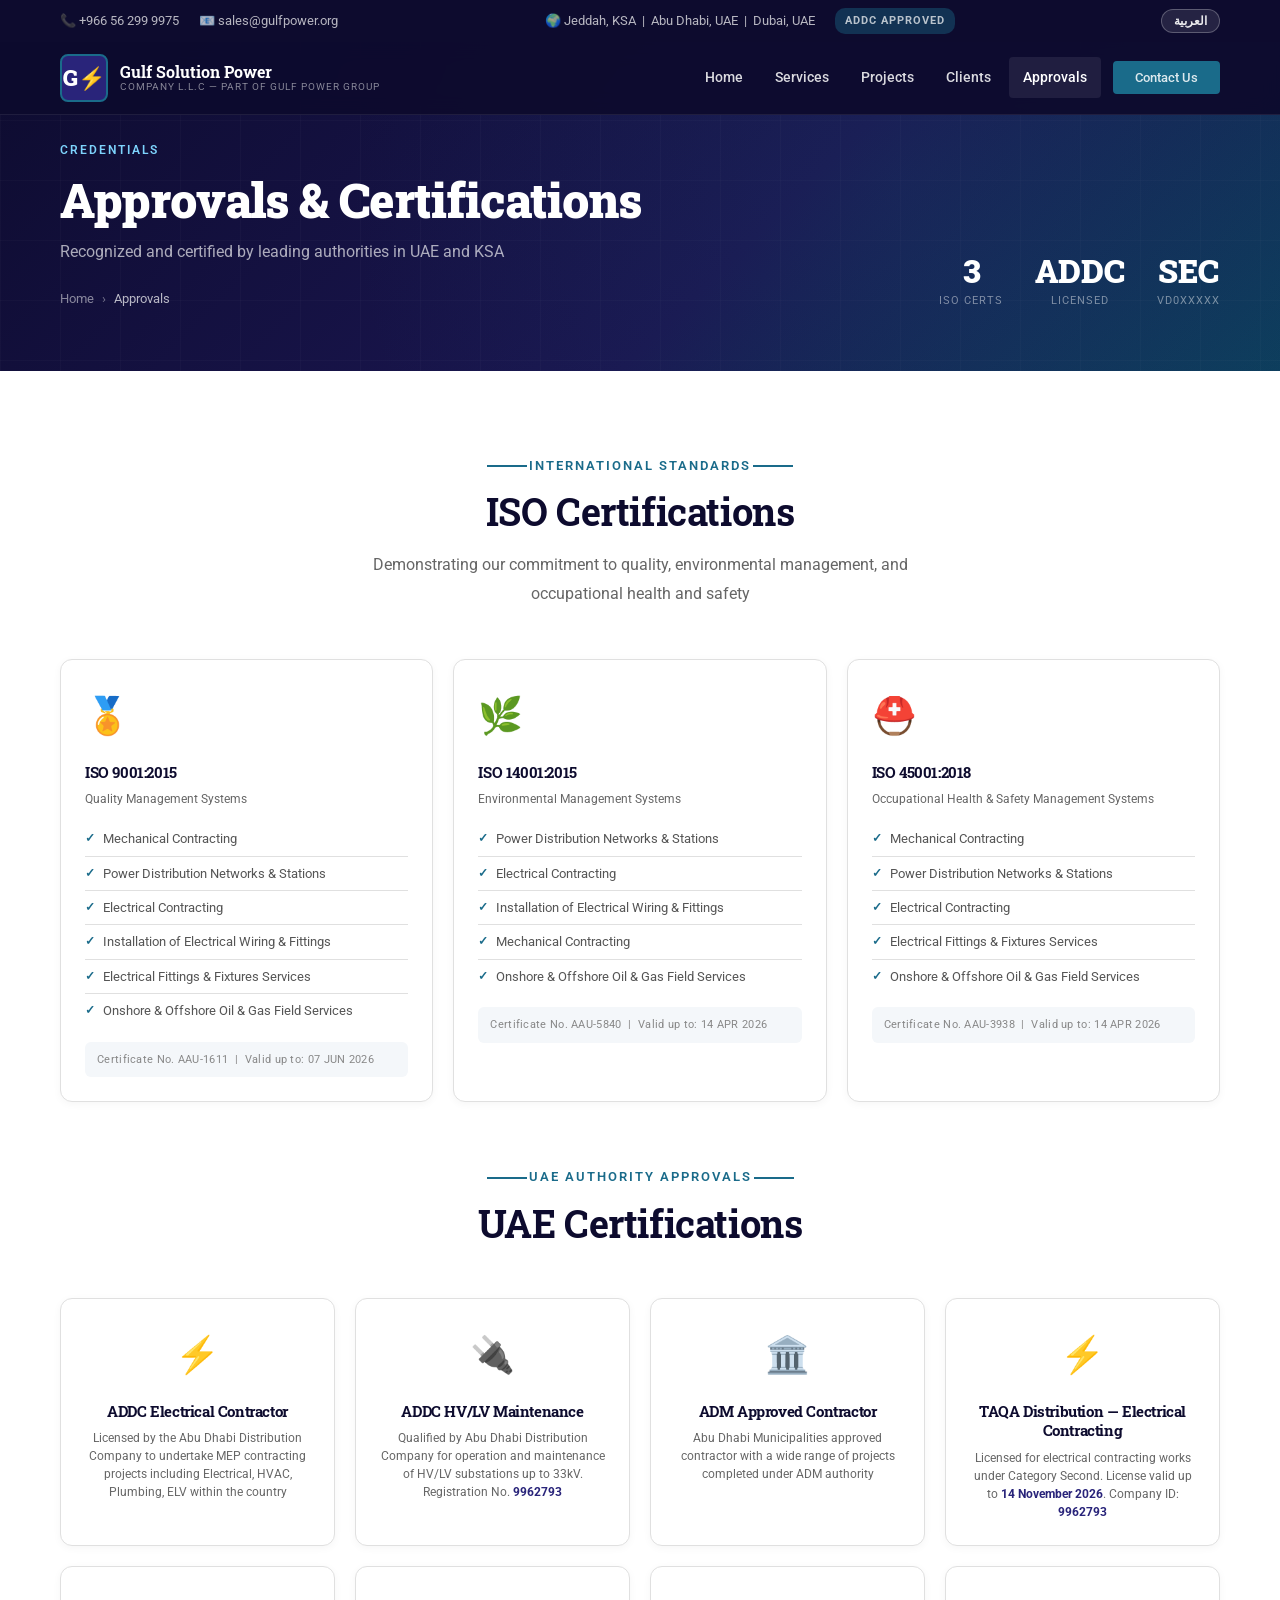
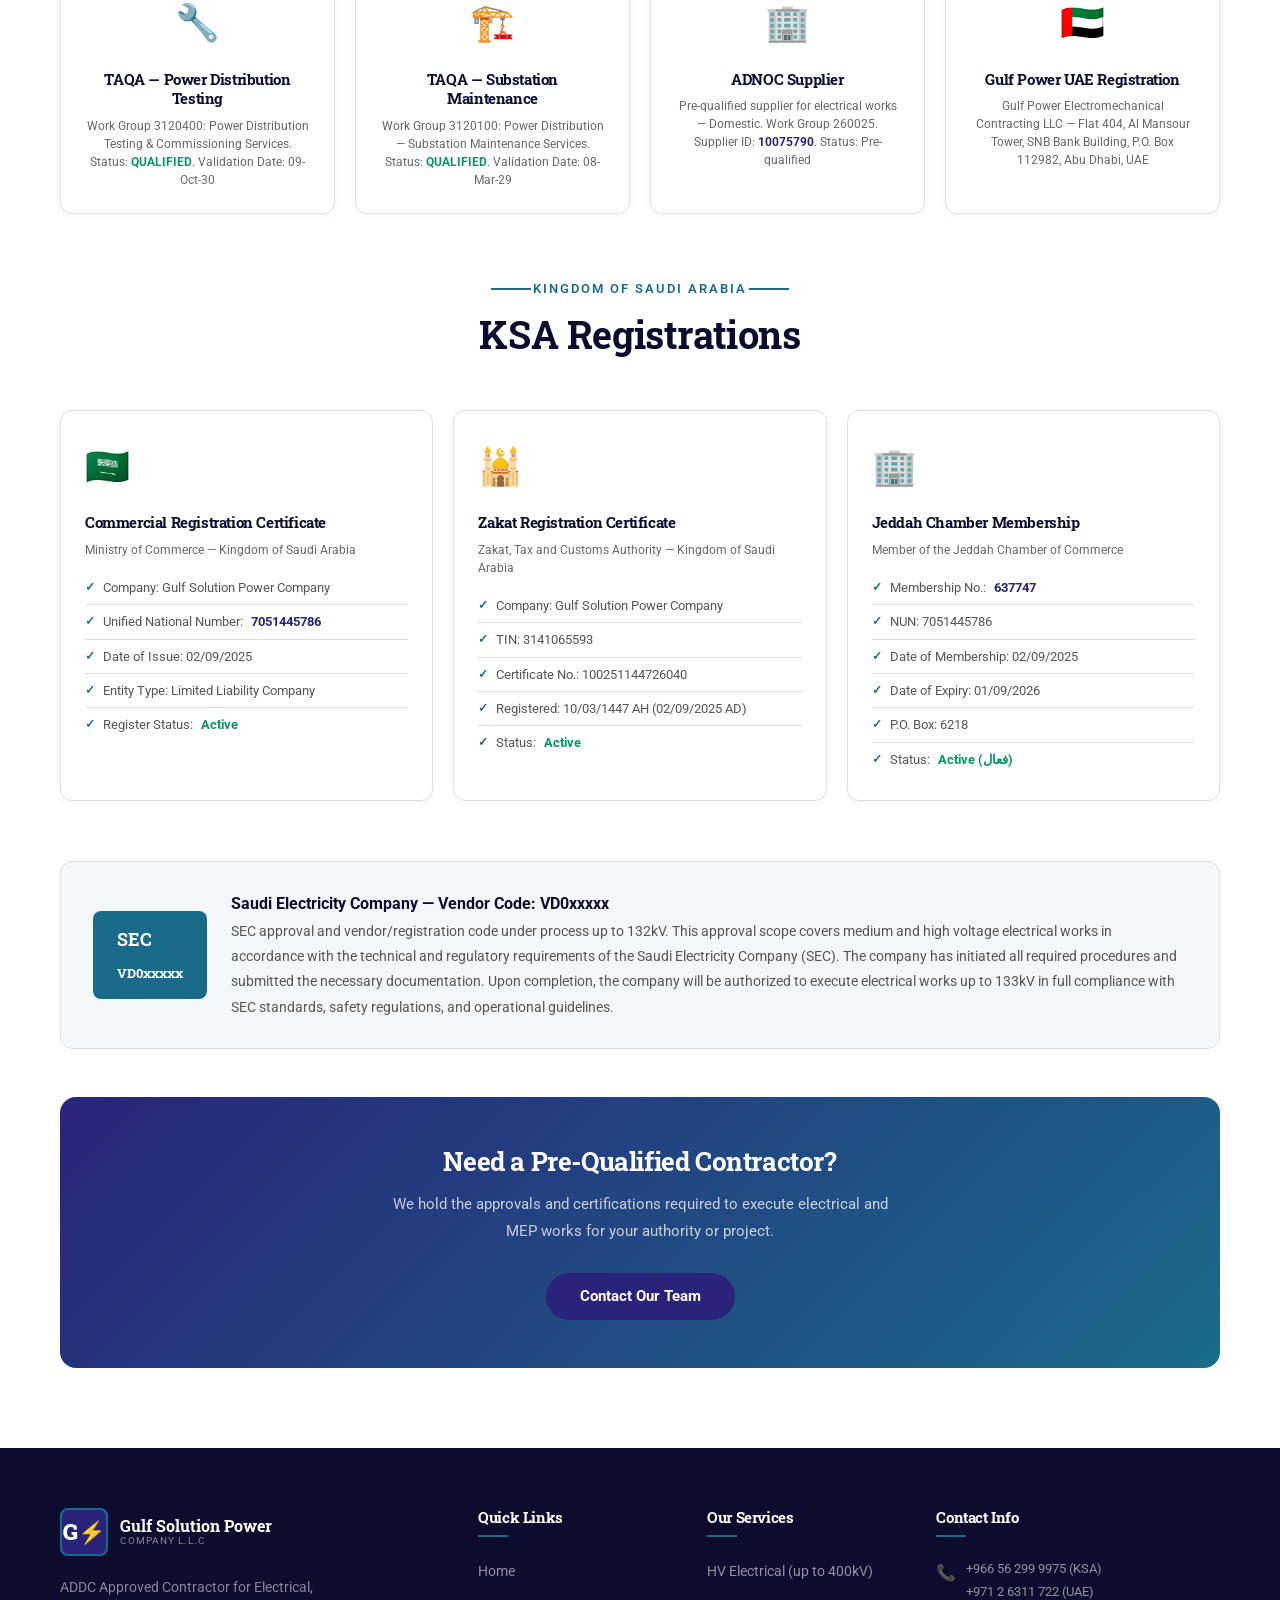
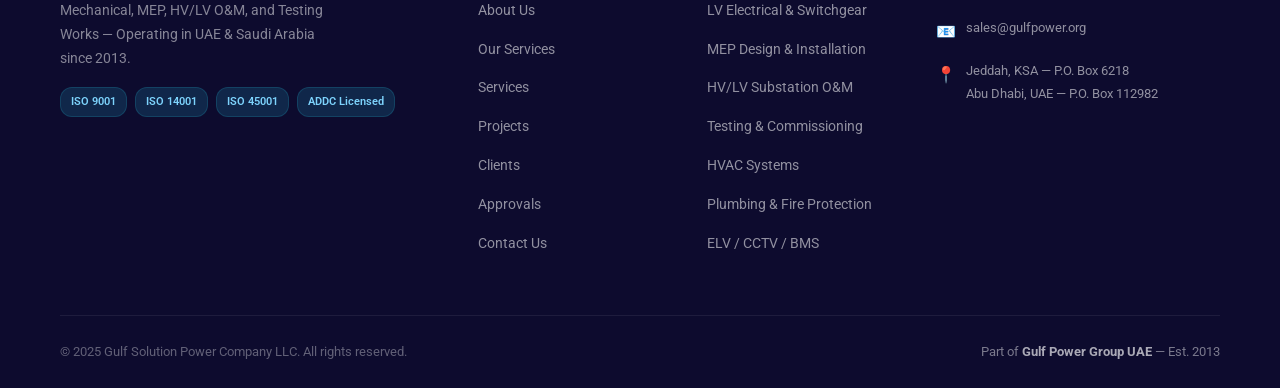
==== commit 56ea67c9: "Removed SEC" ====
--- a/approvals.html
+++ b/approvals.html
@@ -90,7 +90,7 @@
     <div class="page-banner-stats">
       <div class="banner-stat"><span class="num">3</span><span class="lbl" data-i18n="approvals.stat_iso">ISO Certs</span></div>
       <div class="banner-stat"><span class="num">ADDC</span><span class="lbl" data-i18n="approvals.stat_addc">Licensed</span></div>
-      <div class="banner-stat"><span class="num">SEC</span><span class="lbl">VD042735</span></div>
+      <div class="banner-stat"><span class="num">SEC</span><span class="lbl">VD0xxxxx</span></div>
     </div>
   </div>
 </div>
@@ -243,9 +243,9 @@
 
     <!-- SEC Vendor -->
     <div class="sec-vendor fade-in">
-      <div class="sec-badge">SEC<br><span style="font-size:13px;">VD042735</span></div>
+      <div class="sec-badge">SEC<br><span style="font-size:13px;">VD0xxxxx</span></div>
       <div>
-        <strong data-i18n="approvals.sec_title">Saudi Electricity Company — Vendor Code: VD042735</strong>
+        <strong data-i18n="approvals.sec_title">Saudi Electricity Company</strong>
         <p data-i18n="approvals.sec_desc">
           SEC approval and vendor/registration code under process up to 132kV. This approval scope covers medium and
           high voltage electrical works in accordance with the technical and regulatory requirements of the Saudi
@@ -319,10 +319,7 @@
         <div class="footer-contact-item"><span class="icon">📞</span><div class="text"><a href="tel:+966562999975">+966 56 299 9975</a> (KSA)<br><a href="tel:+97126311722">+971 2 6311 722</a> (UAE)</div></div>
         <div class="footer-contact-item"><span class="icon">📧</span><div class="text"><a href="mailto:sales@gulfpower.org">sales@gulfpower.org</a></div></div>
         <div class="footer-contact-item"><span class="icon">📍</span><div class="text">Jeddah, KSA — P.O. Box 6218<br>Abu Dhabi, UAE — P.O. Box 112982</div></div>
-        <div style="margin-top:16px;padding:12px;background:rgba(26,107,138,0.15);border:1px solid rgba(26,107,138,0.25);border-radius:8px;">
-          <div style="color:rgba(255,255,255,0.5);font-size:11px;letter-spacing:1px;text-transform:uppercase;margin-bottom:4px;" data-i18n="common.footer_sec_label">SEC Vendor Code</div>
-          <div style="color:#7dd3fc;font-weight:700;font-size:16px;font-family:'Roboto Slab',serif;">VD042735</div>
-        </div>
+
       </div>
     </div>
     <div class="footer-bottom">
